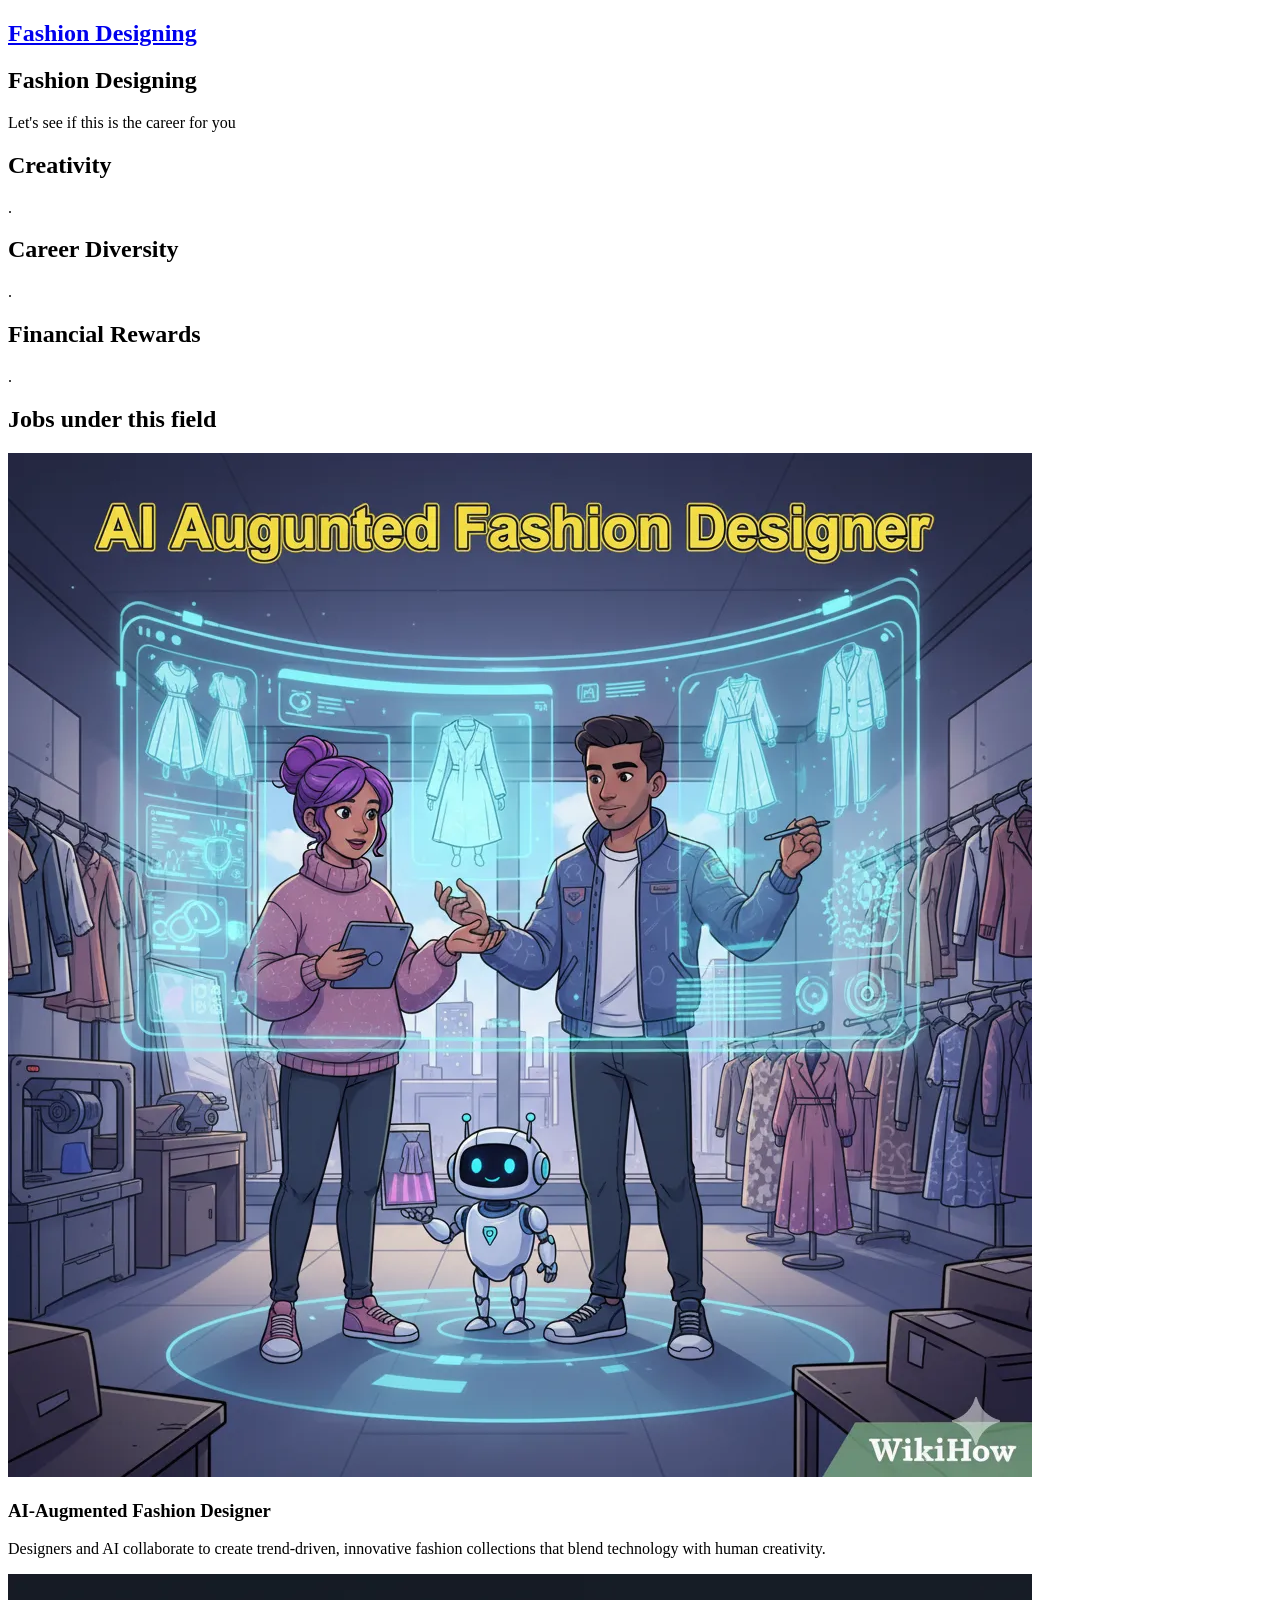
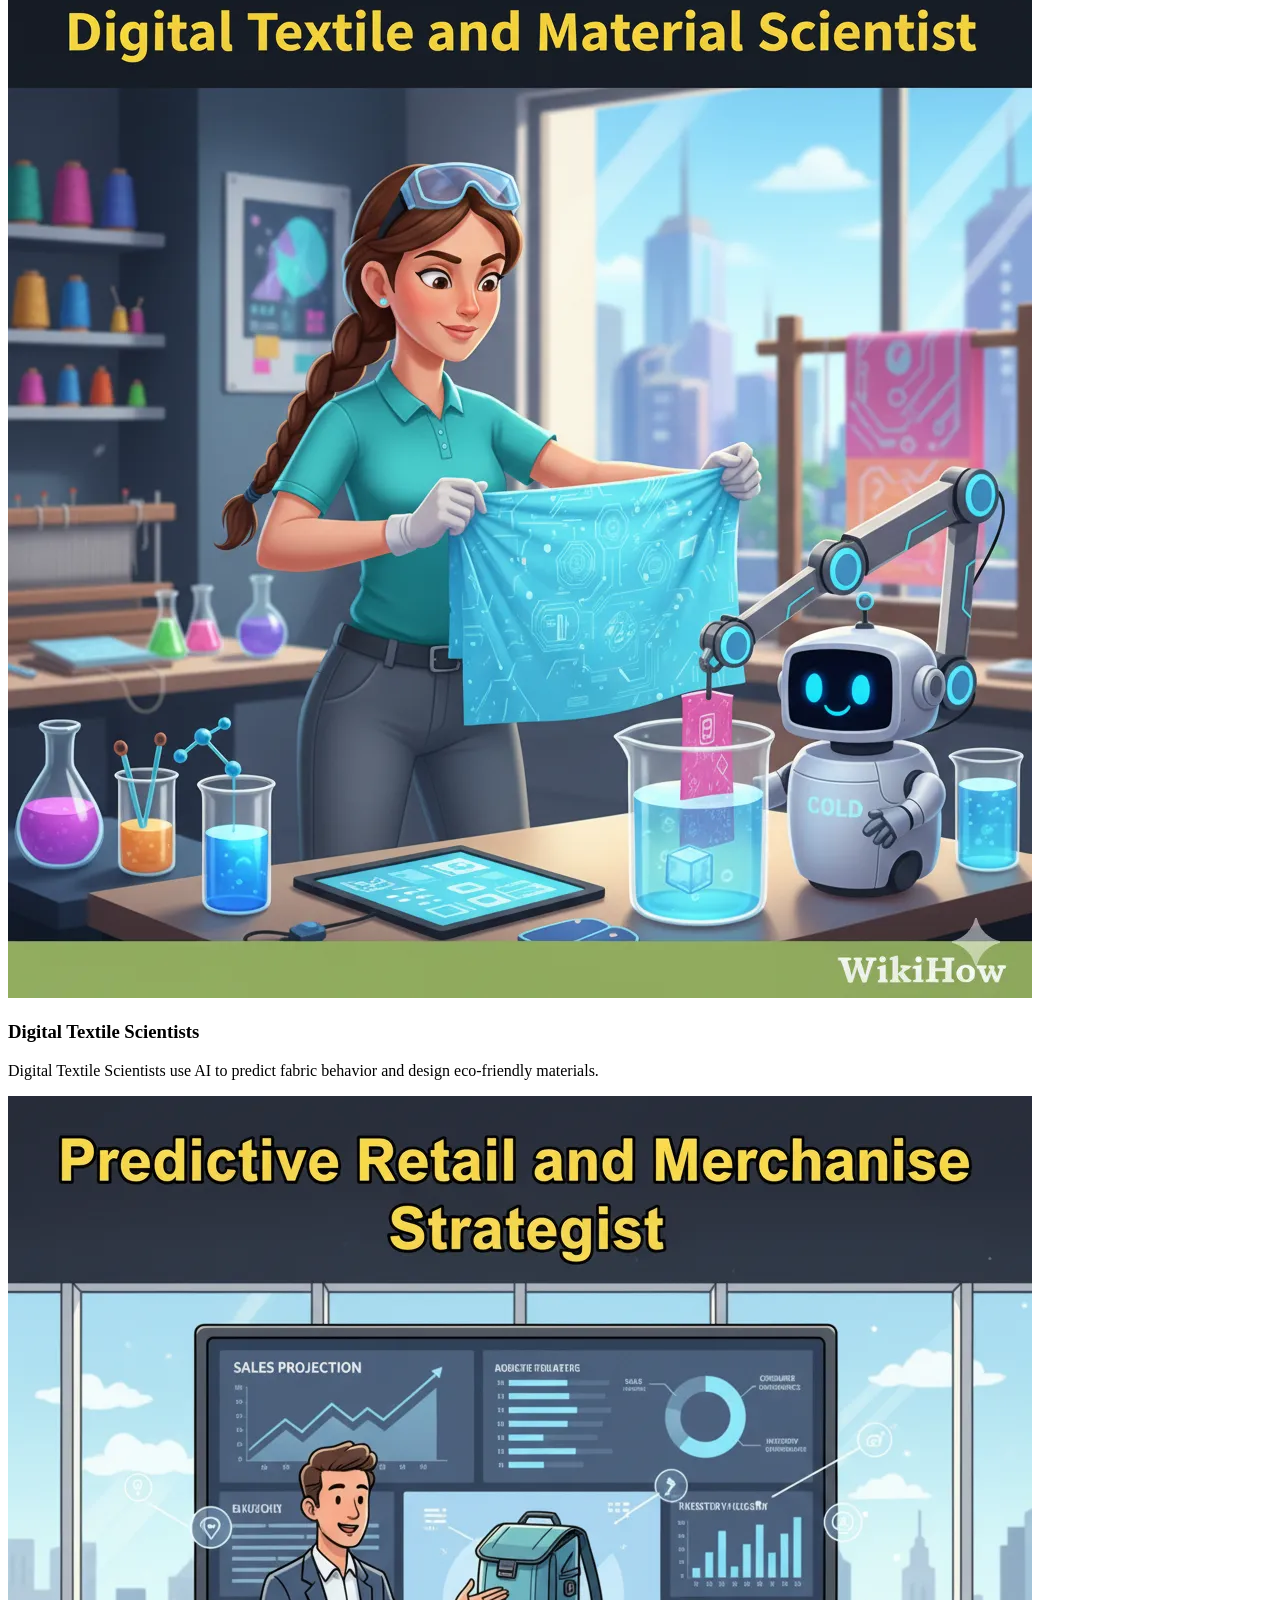
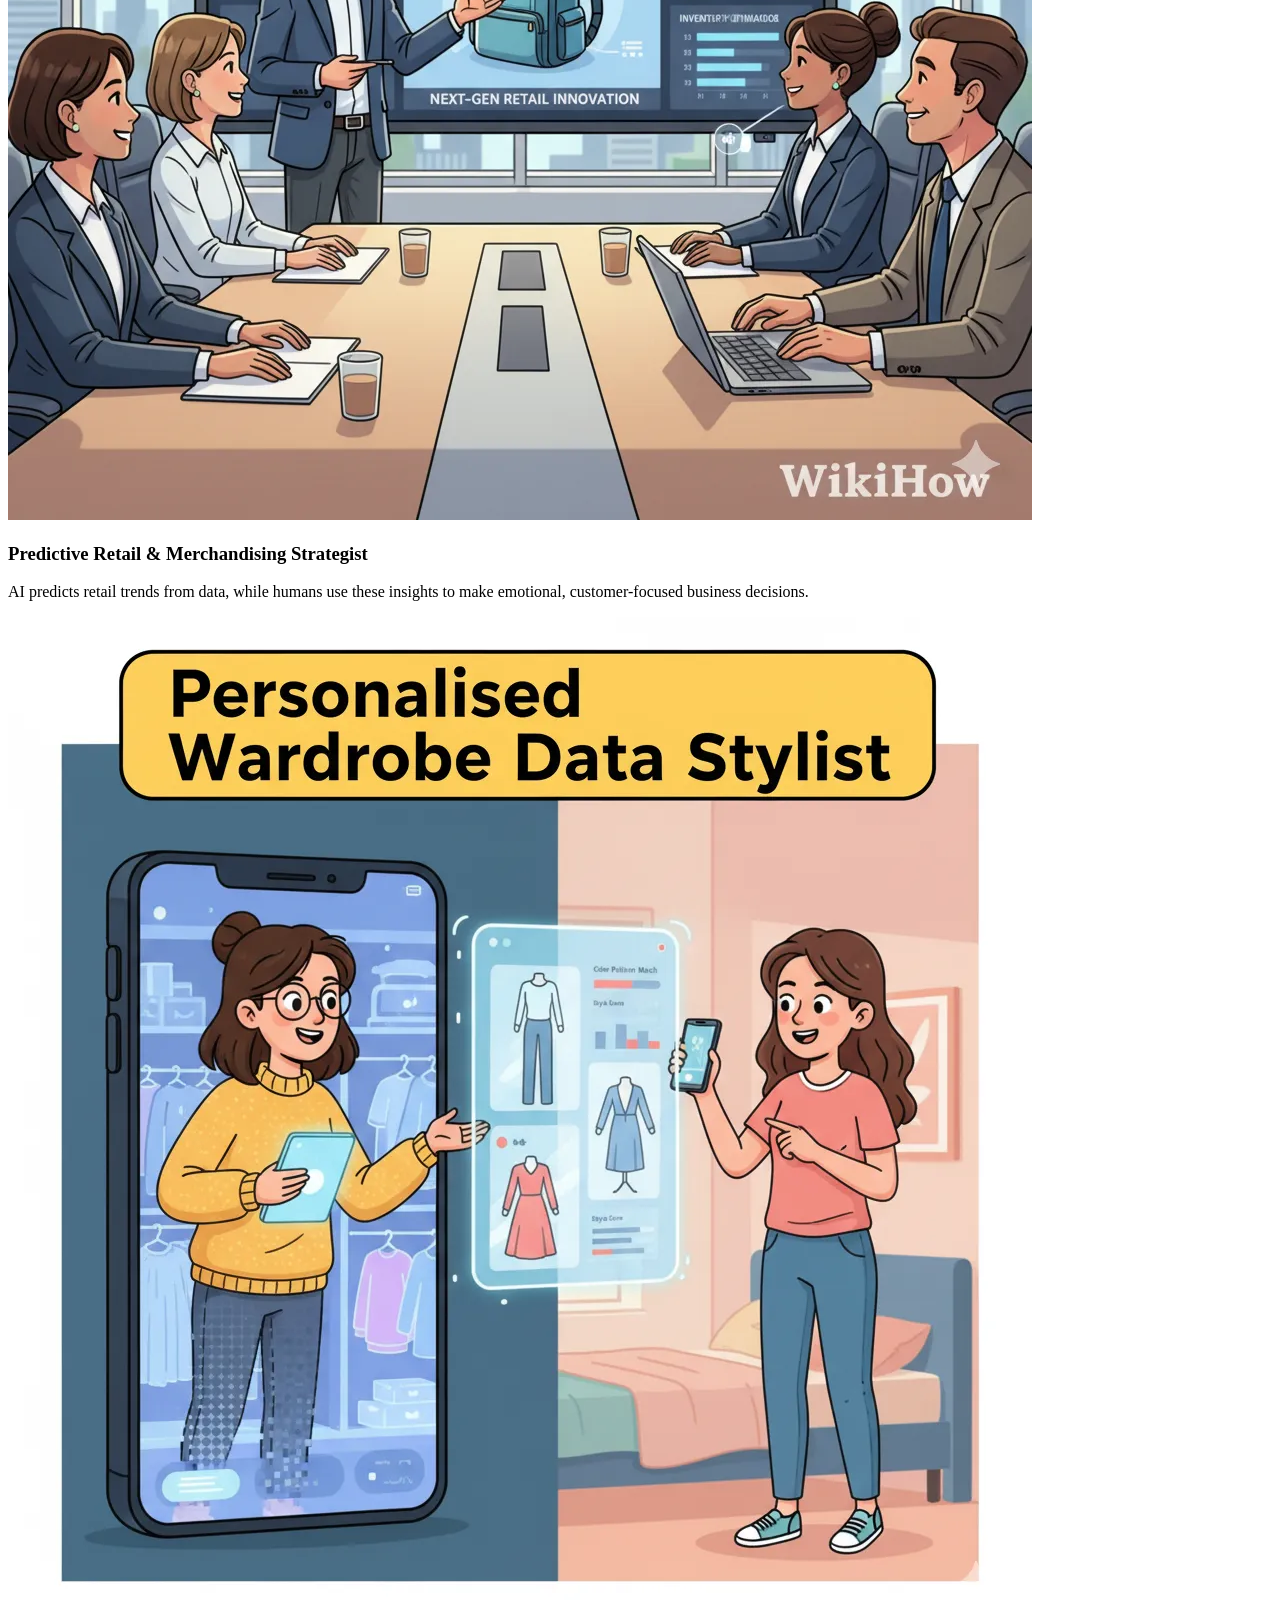
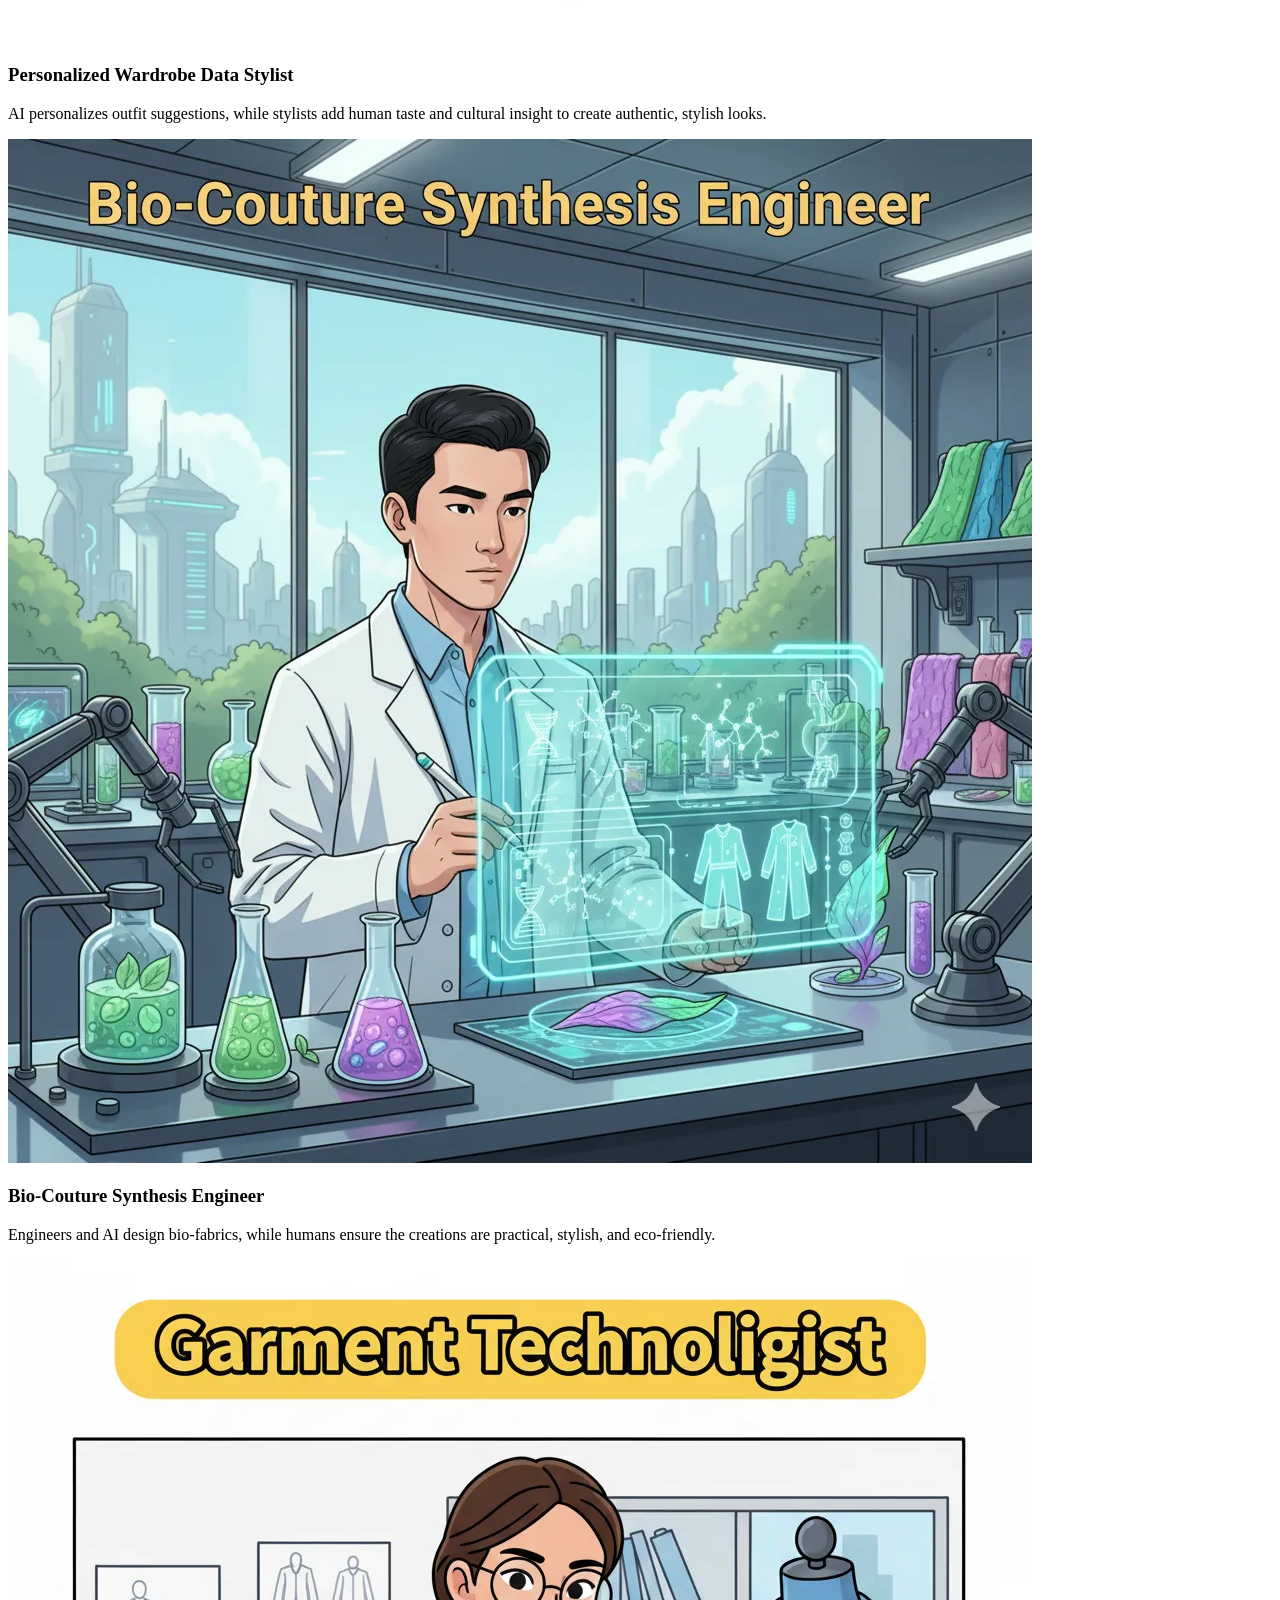
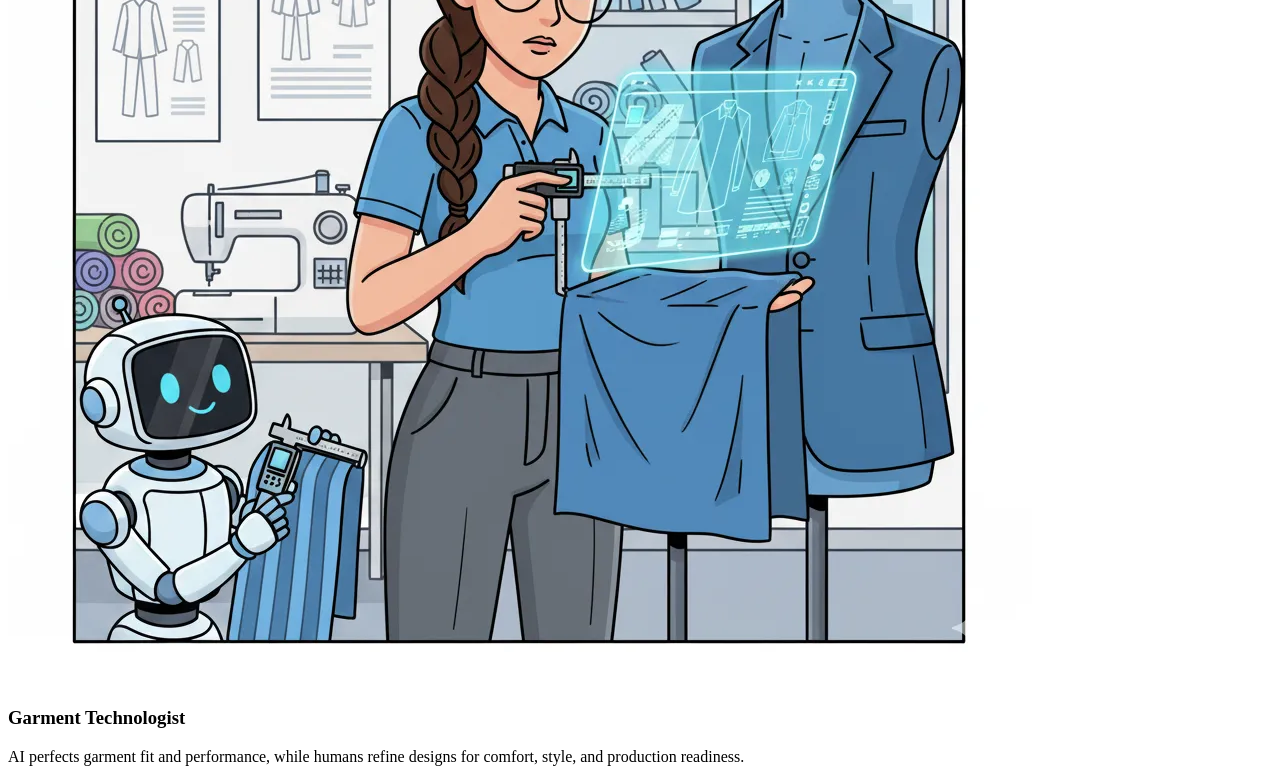
==== index.html @ 2ecc4088 "Add files via upload" ====
<!DOCTYPE HTML>
<!--
	Dopetrope by HTML5 UP
	html5up.net | @ajlkn
	Free for personal and commercial use under the CCA 3.0 license (html5up.net/license)
-->
<html>
	<head>
		<title>Fashion Designing</title>
		<meta charset="utf-8" />
		<meta name="viewport" content="width=device-width, initial-scale=1, user-scalable=no" />
		<link rel="stylesheet" href="assets/css/main.css" />
	</head>
	<body class="homepage is-preload">
		<div id="page-wrapper">

			<!-- Header -->
				<section id="header">

					<!-- Logo -->
						<h1><a href="index.html">Fashion Designing</a></h1>

					<!-- Banner -->
						<section id="banner">
							<header>
								<h2>Fashion Designing</h2>
								<p>Let's see if this is the career for you</p>
							</header>
						</section>

					<!-- Intro -->
						<section id="intro" class="container">
							<div class="row">
								<div class="col-4 col-12-medium">
									<section class="first">
										<i class="icon solid featured fa-cog"></i>
										<header>
											<h2>Creativity</h2>
										</header>
										<p>.</p>
									</section>
								</div>
								<div class="col-4 col-12-medium">
									<section class="middle">
										<i class="icon solid featured alt fa-bolt"></i>
										<header>
											<h2>Career Diversity</h2>
										</header>
										<p>.</p>
									</section>
								</div>
								<div class="col-4 col-12-medium">
									<section class="last">
										<i class="icon solid featured alt2 fa-star"></i>
										<header>
											<h2>Financial Rewards</h2>
										</header>
										<p>.</p>
									</section>
								</div>
							</div>
						</section>

				</section>

			<!-- Main -->
				<section id="main">
					<div class="container">
						<div class="row">
							<div class="col-12">

								<!-- Portfolio -->
									<section>
										<header class="major">
											<h2>Jobs under this field</h2>
										</header>
										<div class="row">
											<div class="col-4 col-6-medium col-12-small">
												<section class="box">
													<a href="#" class="image featured"><img src="1000078504.png" alt="" /></a>
													<header>
														<h3>AI-Augmented Fashion Designer</h3>
													</header>
													<p>Designers and AI collaborate to create trend-driven, innovative fashion collections that blend technology with human creativity.</p>
												</section>
												
											</div>
											<div class="col-4 col-6-medium col-12-small">
												<section class="box">
													<a href="#" class="image featured"><img src="1000078505.png" alt="" /></a>
													<header>
														<h3>Digital Textile Scientists</h3>
													</header>
													<p>Digital Textile Scientists use AI to predict fabric behavior and design eco-friendly materials.</p>
												</section>
												
											</div>
											<div class="col-4 col-6-medium col-12-small">
												<section class="box">
													<a href="#" class="image featured"><img src="1000078502.png" alt="" /></a>
													<header>
														<h3>Predictive Retail & Merchandising Strategist</h3>
													</header>
													<p>AI predicts retail trends from data, while humans use these insights to make emotional, customer-focused business decisions.</p>
												</section>
												
											</div>
											<div class="col-4 col-6-medium col-12-small">
												<section class="box">
													<a href="#" class="image featured"><img src="1000078501.png" alt="" /></a>
													<header>
														<h3>Personalized Wardrobe Data Stylist</h3>
													</header>
													<p>AI personalizes outfit suggestions, while stylists add human taste and cultural insight to create authentic, stylish looks.</p>
												</section>
												
											</div>
											<div class="col-4 col-6-medium col-12-small">
												<section class="box">
													<a href="#" class="image featured"><img src="1000078500.png" alt="" /></a>
													<header>
														<h3>Bio-Couture Synthesis Engineer</h3>
													</header>
													<p>Engineers and AI design bio-fabrics, while humans ensure the creations are practical, stylish, and eco-friendly.</p>
												</section>
												
											</div>
											<div class="col-4 col-6-medium col-12-small">
												<section class="box">
													<a href="#" class="image featured"><img src="1000078499.png" alt="" /></a>
													<header>
														<h3>Garment Technologist</h3>
													</header>
													<p>AI perfects garment fit and performance, while humans refine designs for comfort, style, and production readiness.</p>
												</section>
												
											</div>
										</div>
									</section>

							</div>
							<div class="col-12">

							</div>
						</div>
					</div>
				</section>

		<!-- Scripts -->
			<script src="assets/js/jquery.min.js"></script>
			<script src="assets/js/jquery.dropotron.min.js"></script>
			<script src="assets/js/browser.min.js"></script>
			<script src="assets/js/breakpoints.min.js"></script>
			<script src="assets/js/util.js"></script>
			<script src="assets/js/main.js"></script>

	</body>
</html>
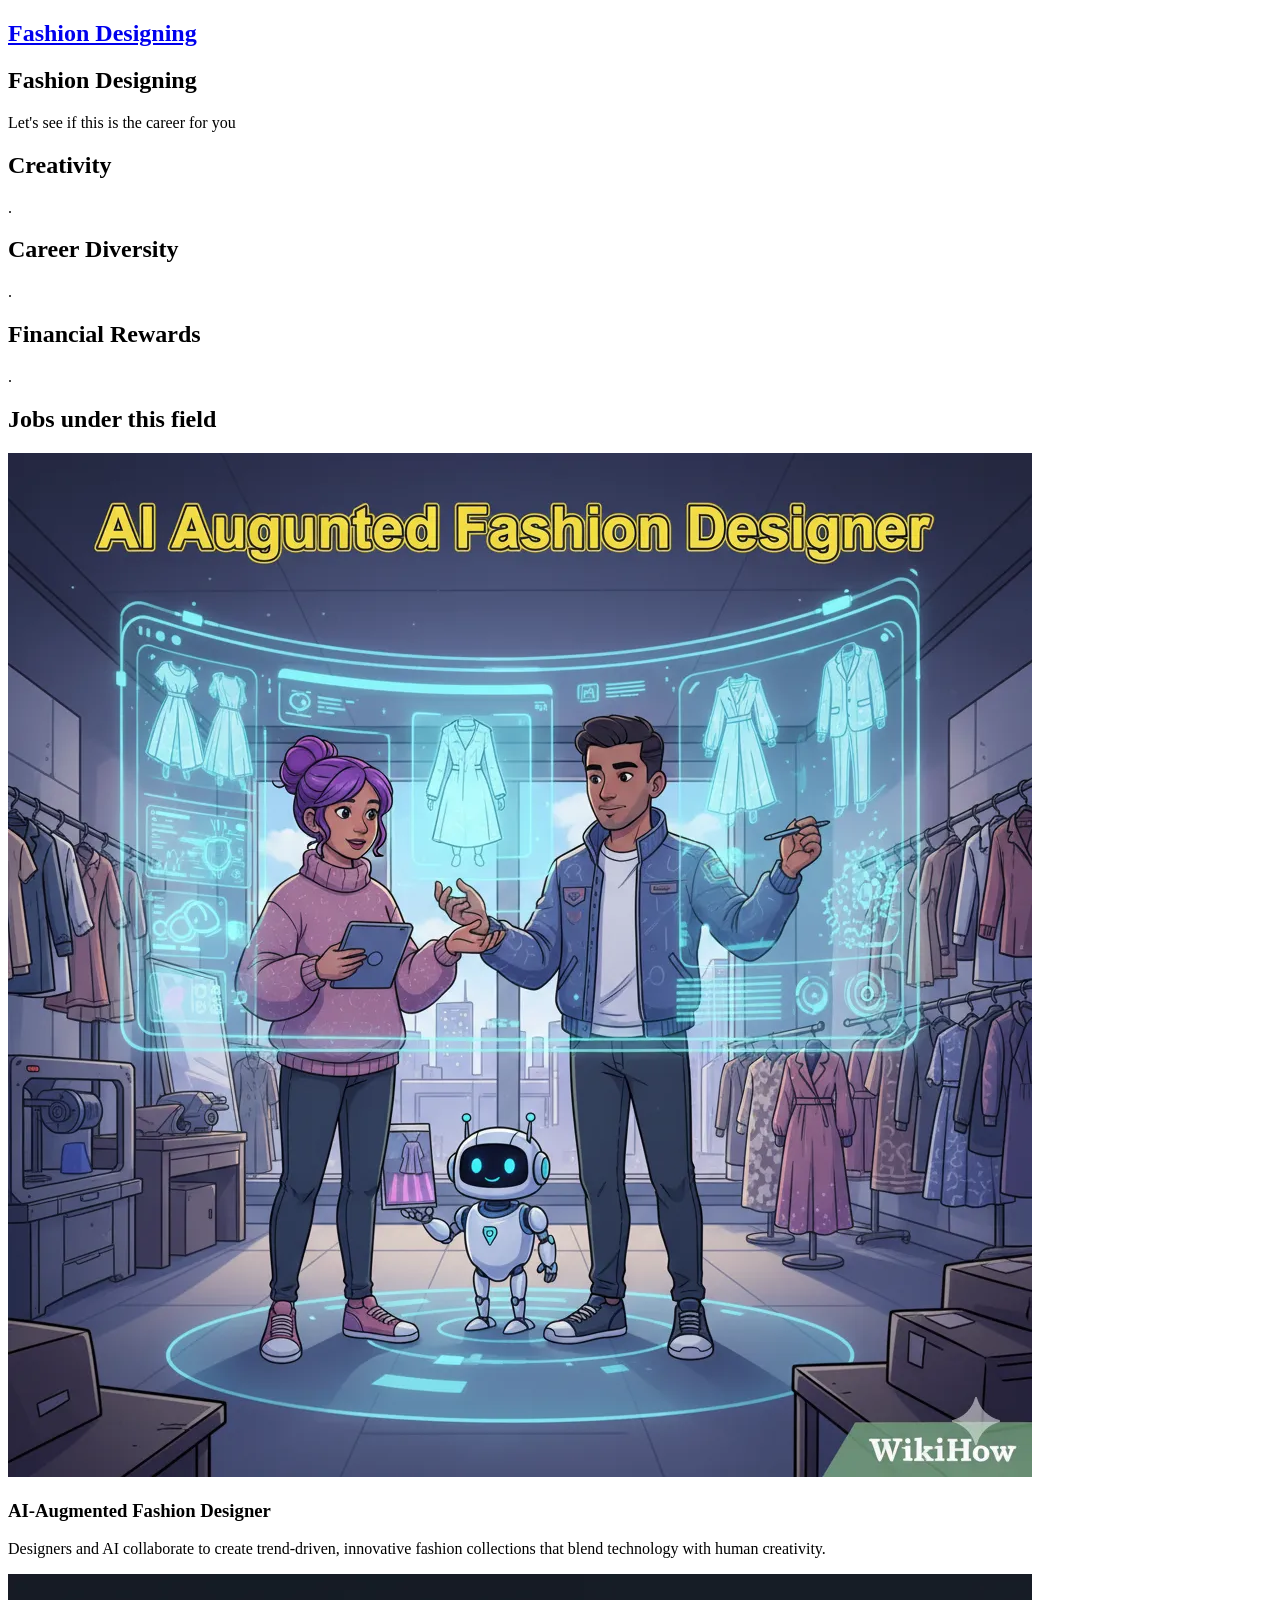
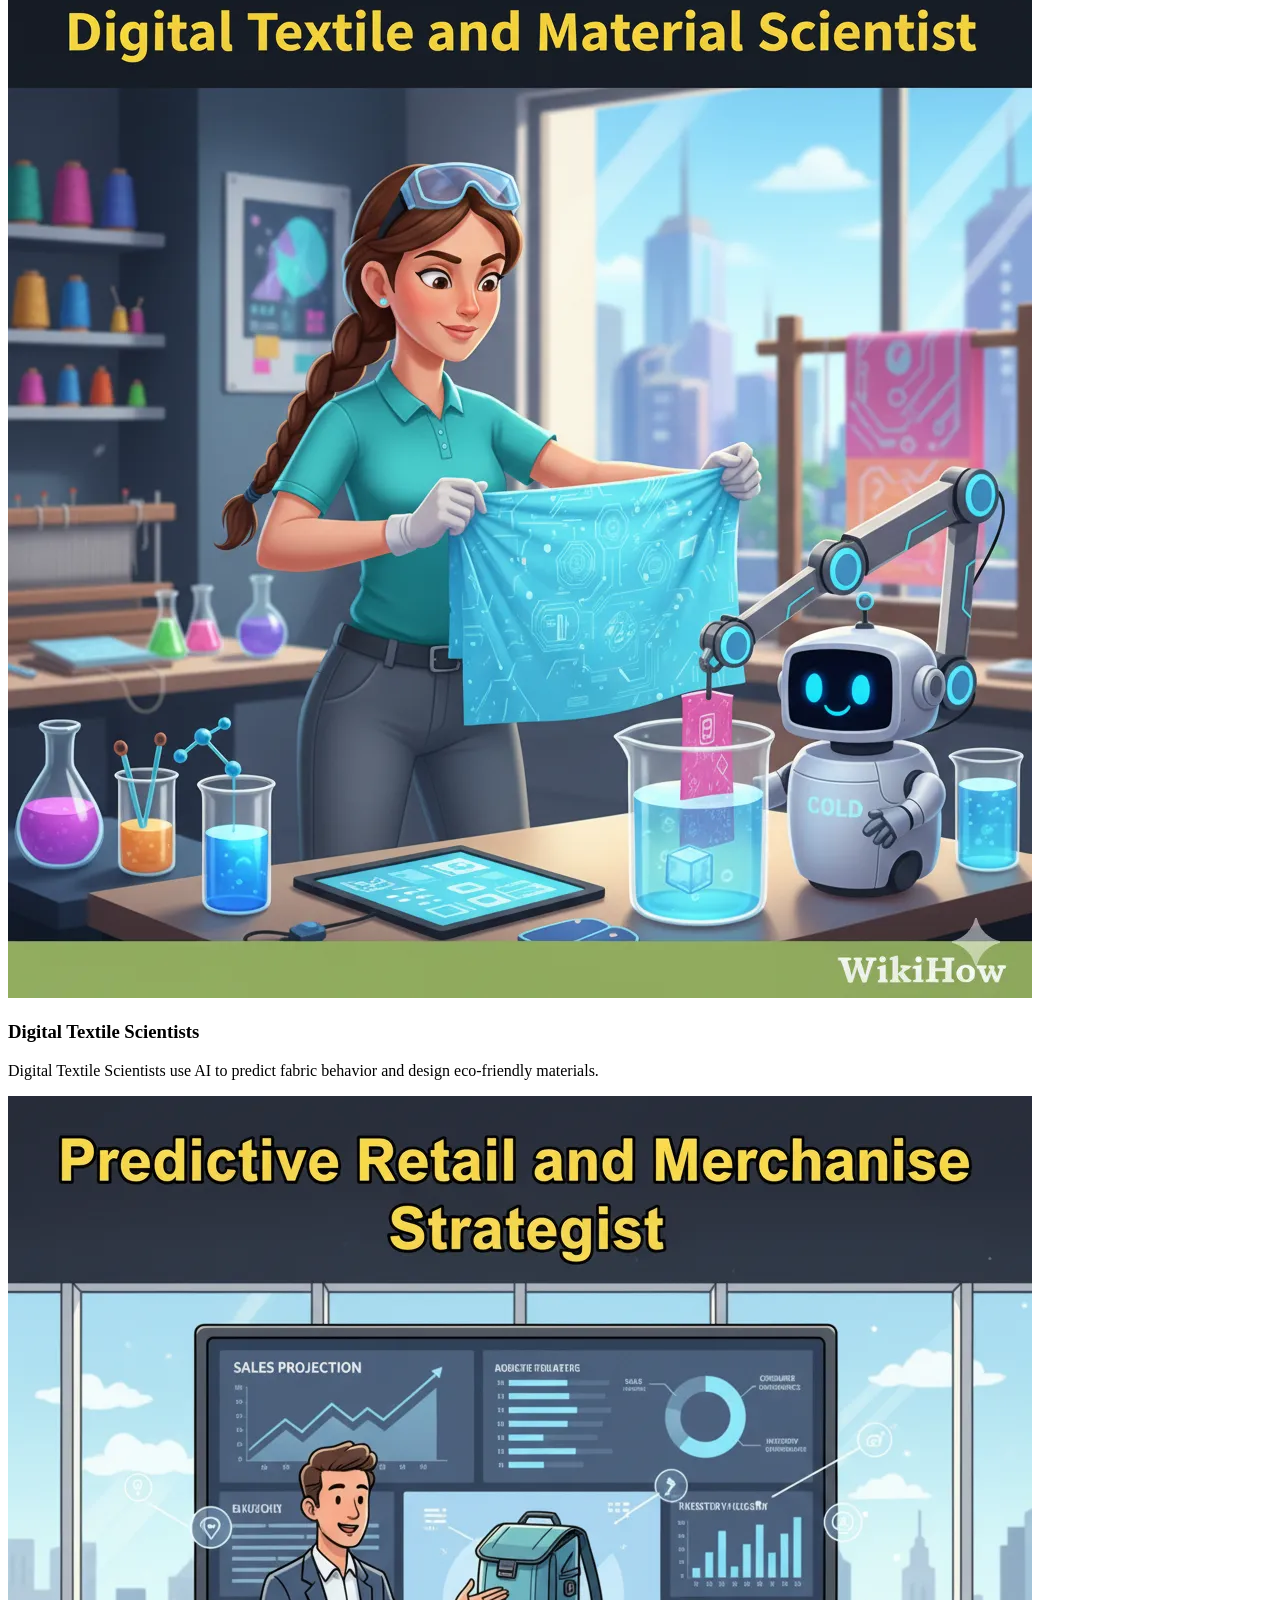
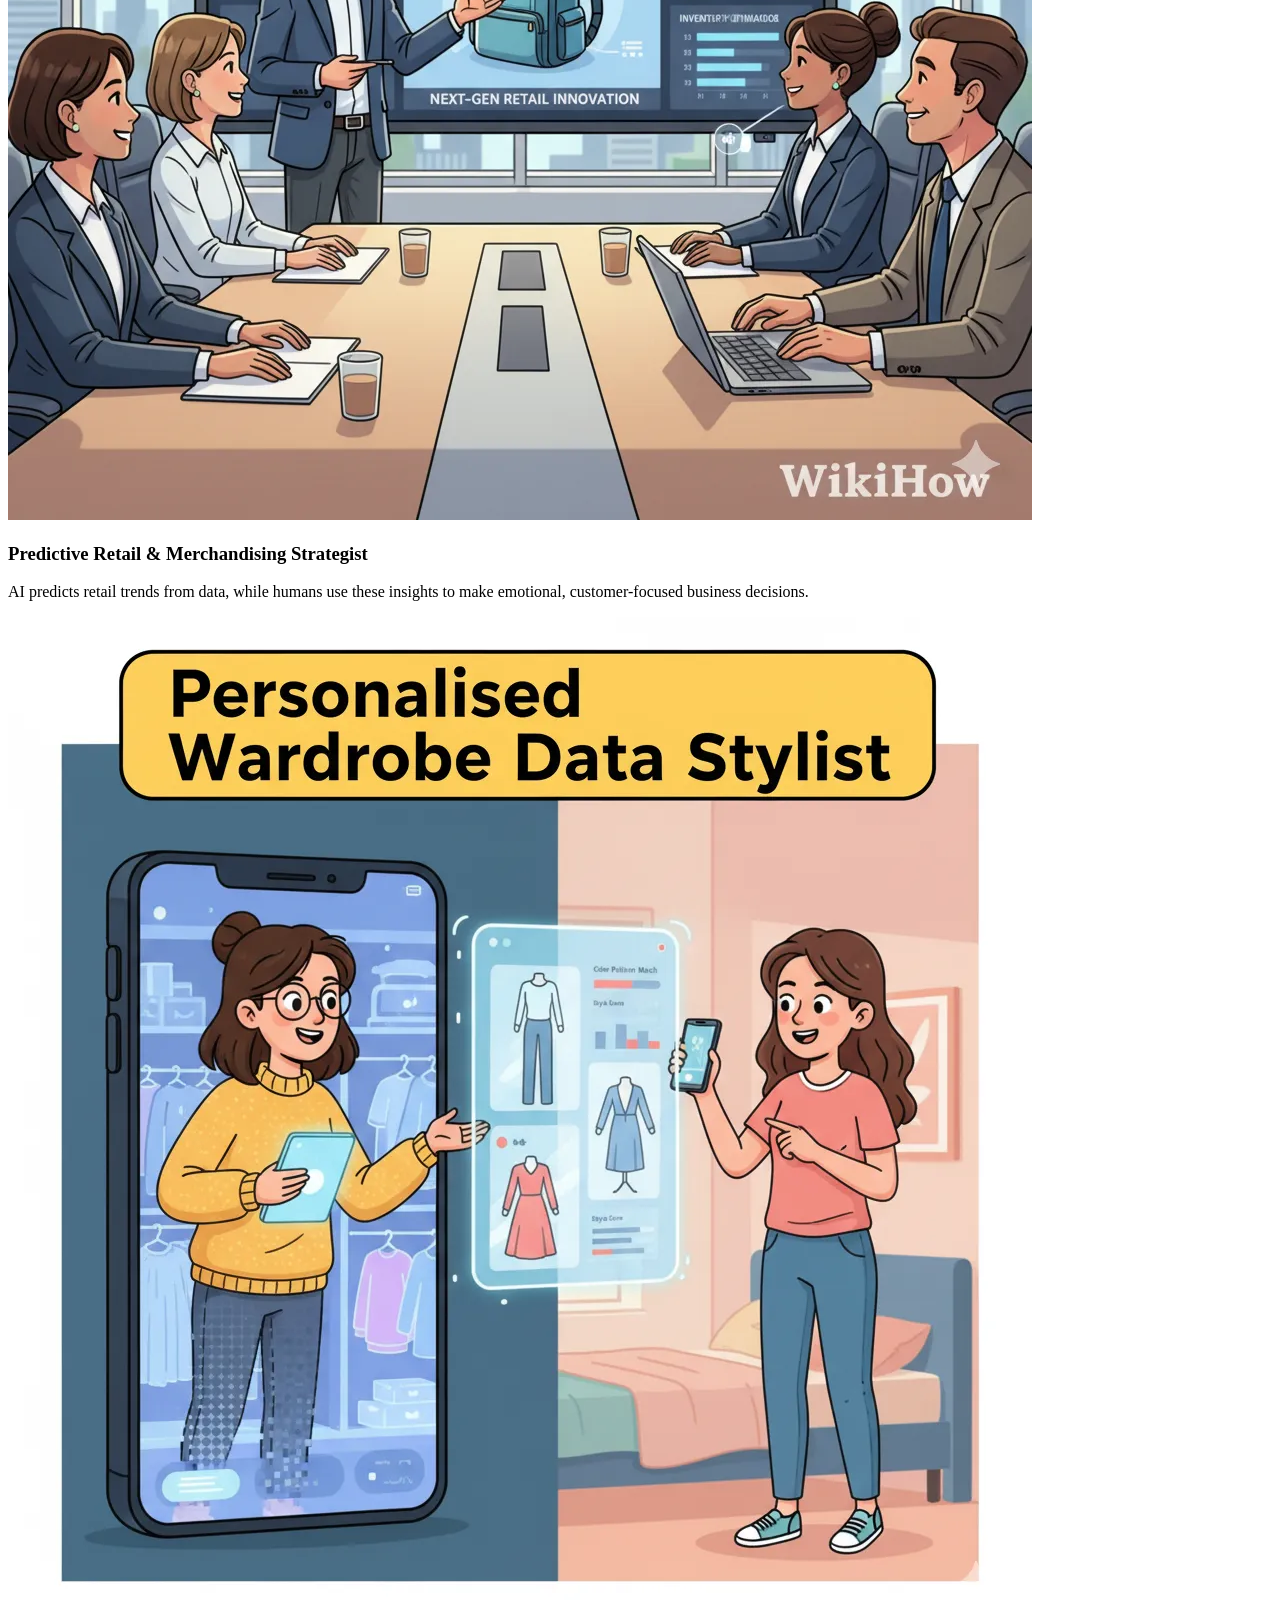
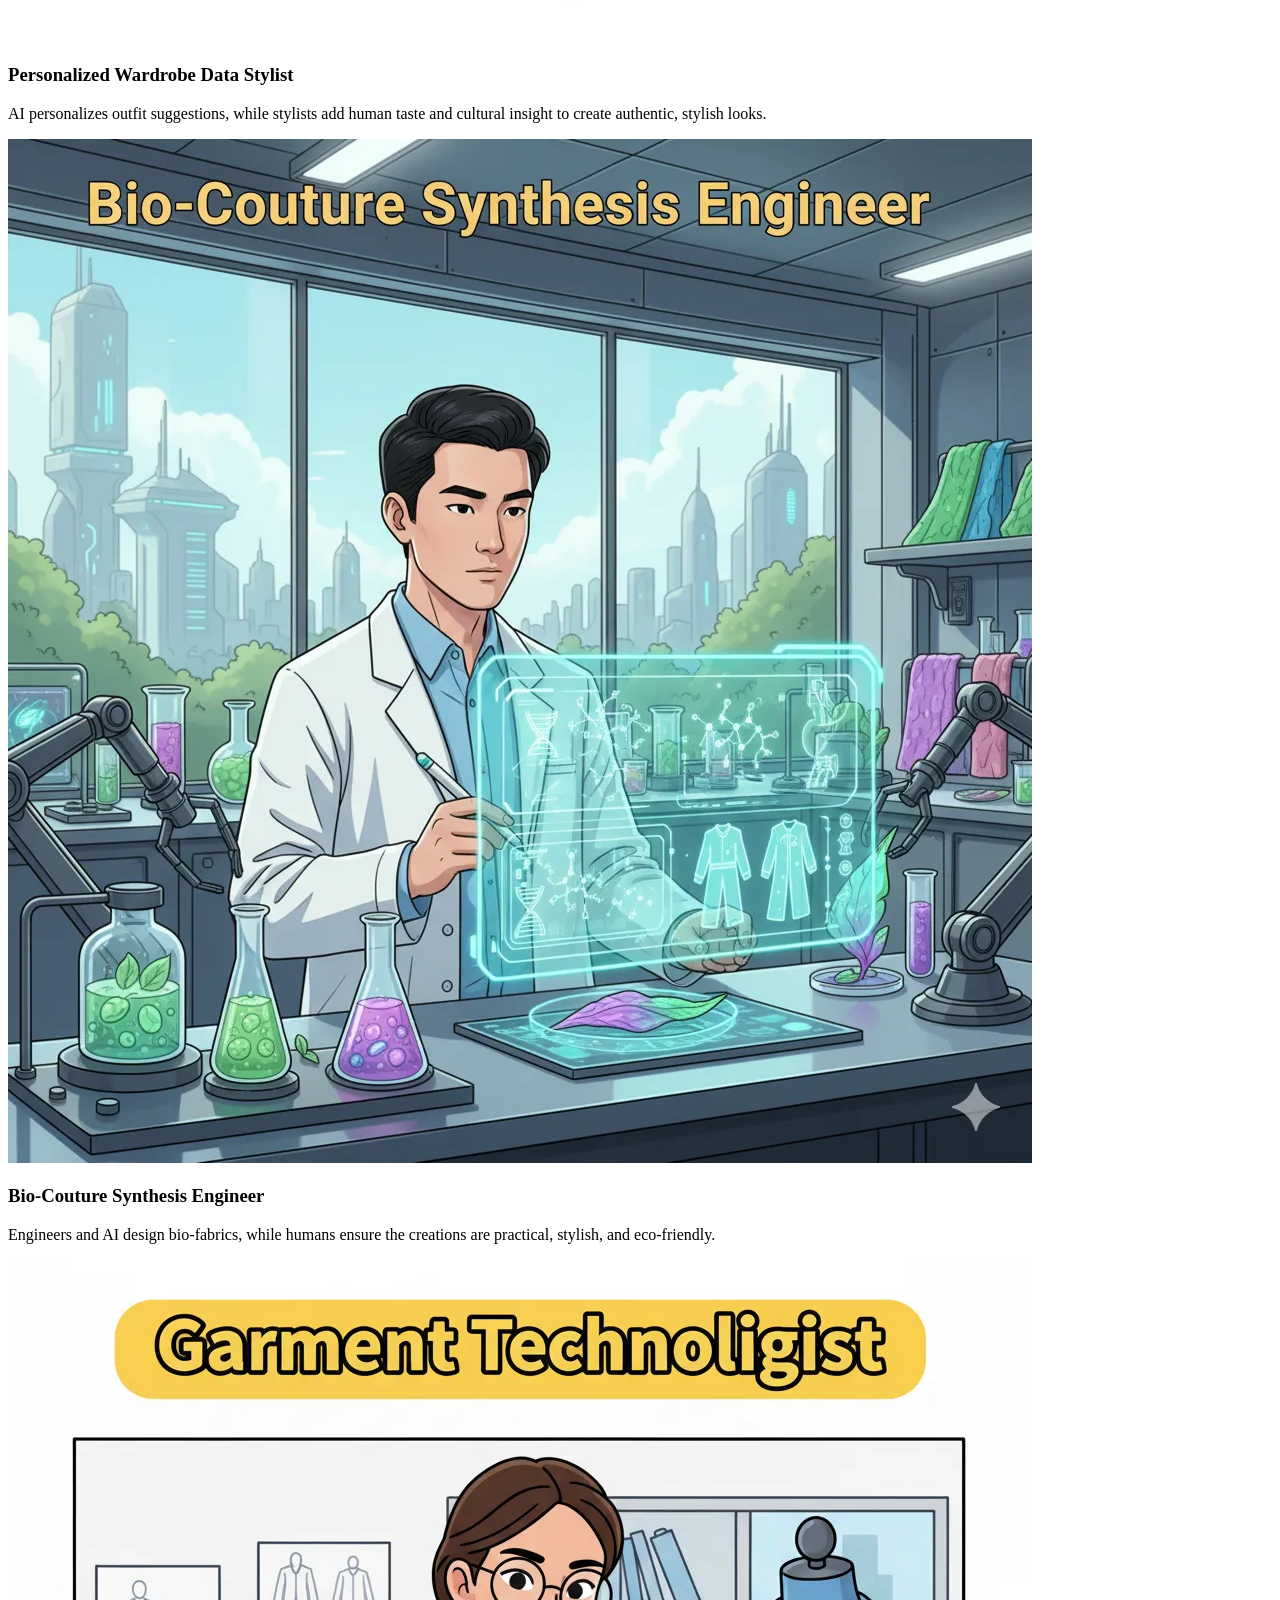
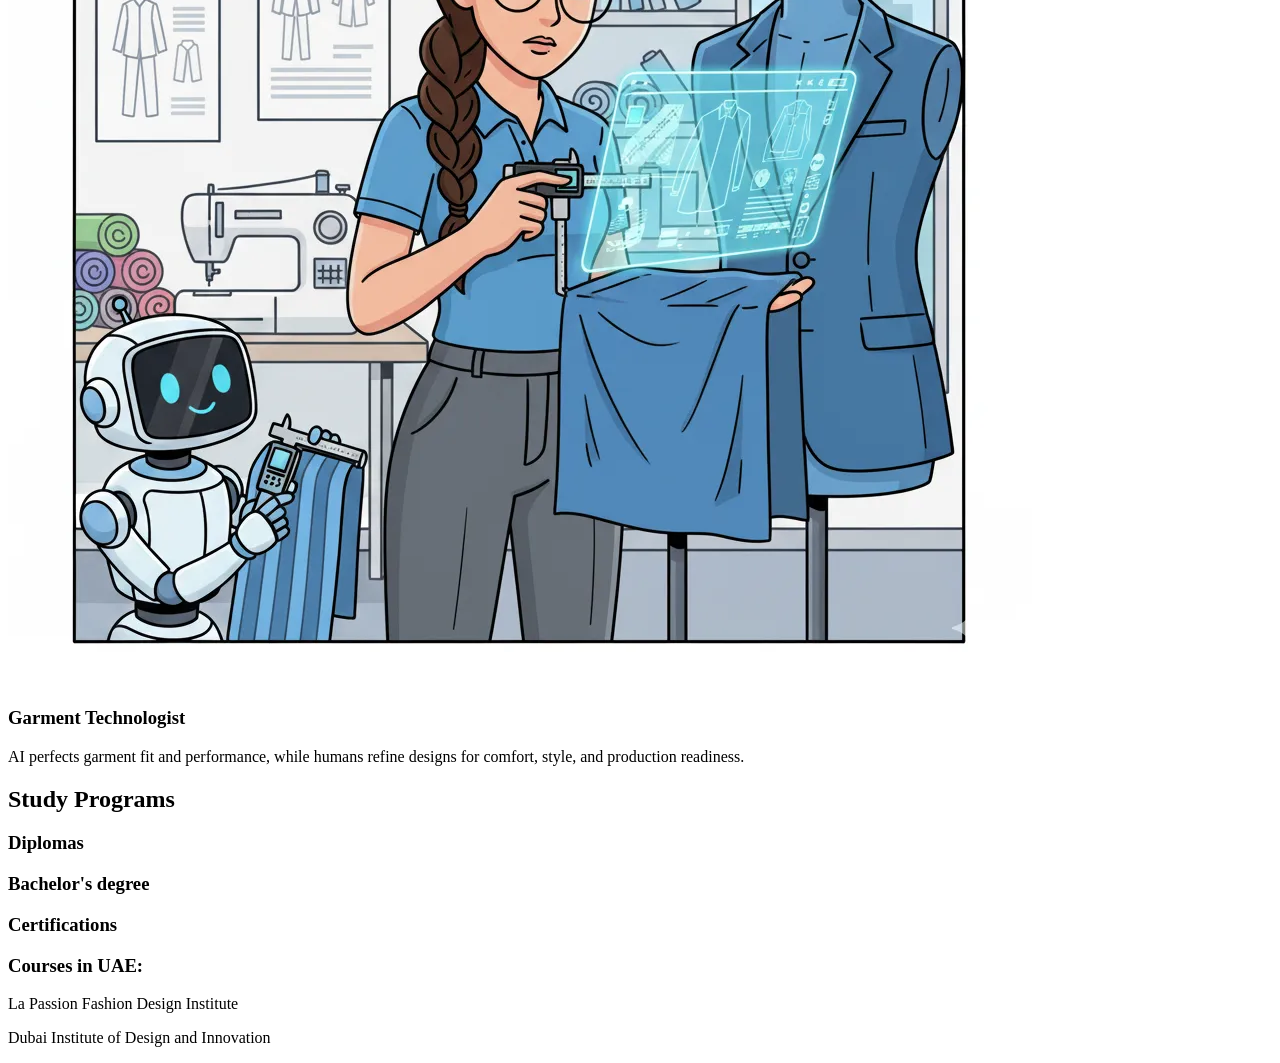
==== commit 8971f11e: "Update index.html" ====
--- a/index.html
+++ b/index.html
@@ -140,7 +140,49 @@
 
 							</div>
 							<div class="col-12">
-
+																<!-- Blog -->
+									<section>
+										<header class="major">
+											<h2>Study Programs</h2>
+										</header>
+										<div class="row">
+											<div class="col-6 col-12-small">
+												<section class="box">
+													<header>
+														<h3>Diplomas</h3>
+													</header>
+												</section>
+											</div>
+											<div class="col-6 col-12-small">
+												<section class="box">
+													<header>
+														<h3>Bachelor's degree</h3>
+													</header>
+												</section>
+											</div>
+											<div class="col-6 col-12-small">
+												<section class="box">
+													<header>
+														<h3>Certifications</h3>
+													</header>
+												</section>
+											</div>
+											<div class="col-6 col-12-small">
+												<section class="box">
+													<header>
+														<h3>Courses in UAE:</h3>
+														<p>La Passion Fashion Design Institute</p>
+														<p>Dubai Institute of Design and Innovation</p>
+													</header>
+												</section>
+											</div>
+										</div>
+									</section>
+
+							</div>
+						</div>
+					</div>
+				</section>
 							</div>
 						</div>
 					</div>
@@ -155,4 +197,5 @@
 			<script src="assets/js/main.js"></script>
 
 	</body>
-</html>+
+</html>
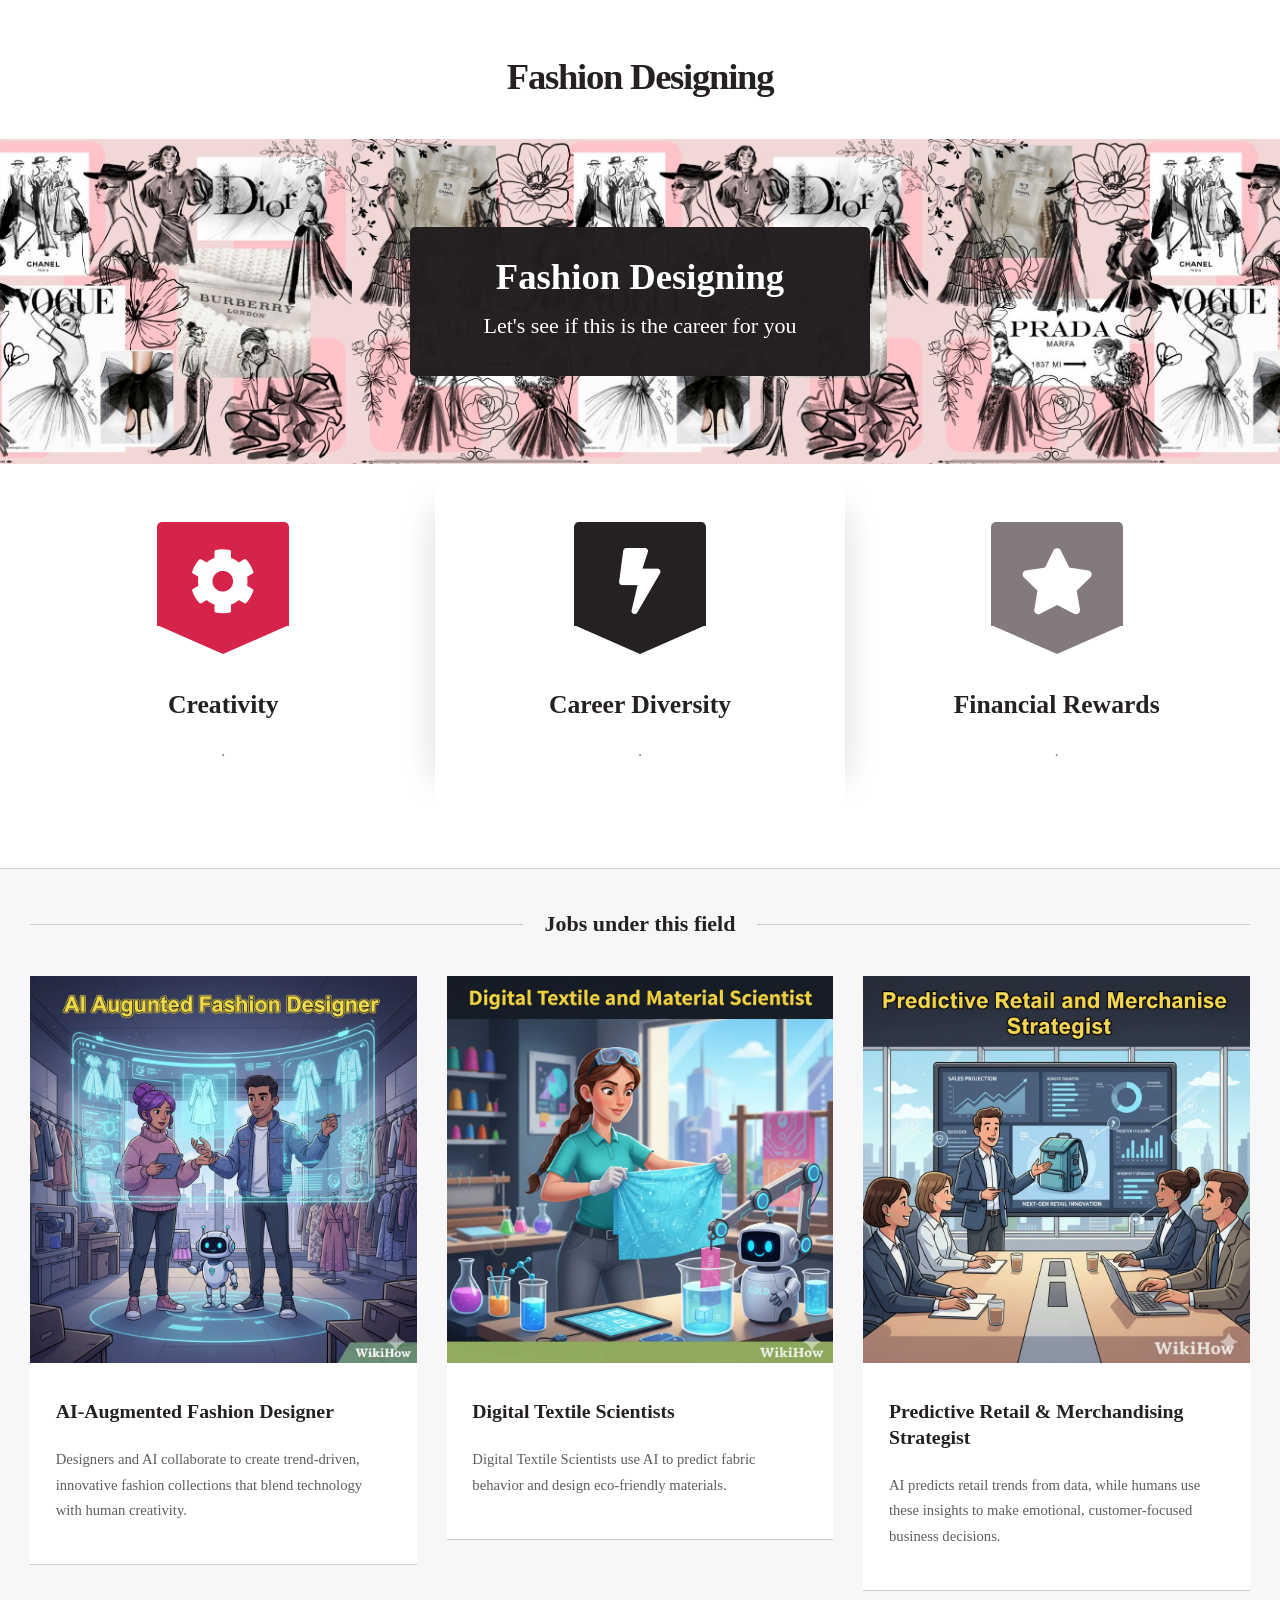
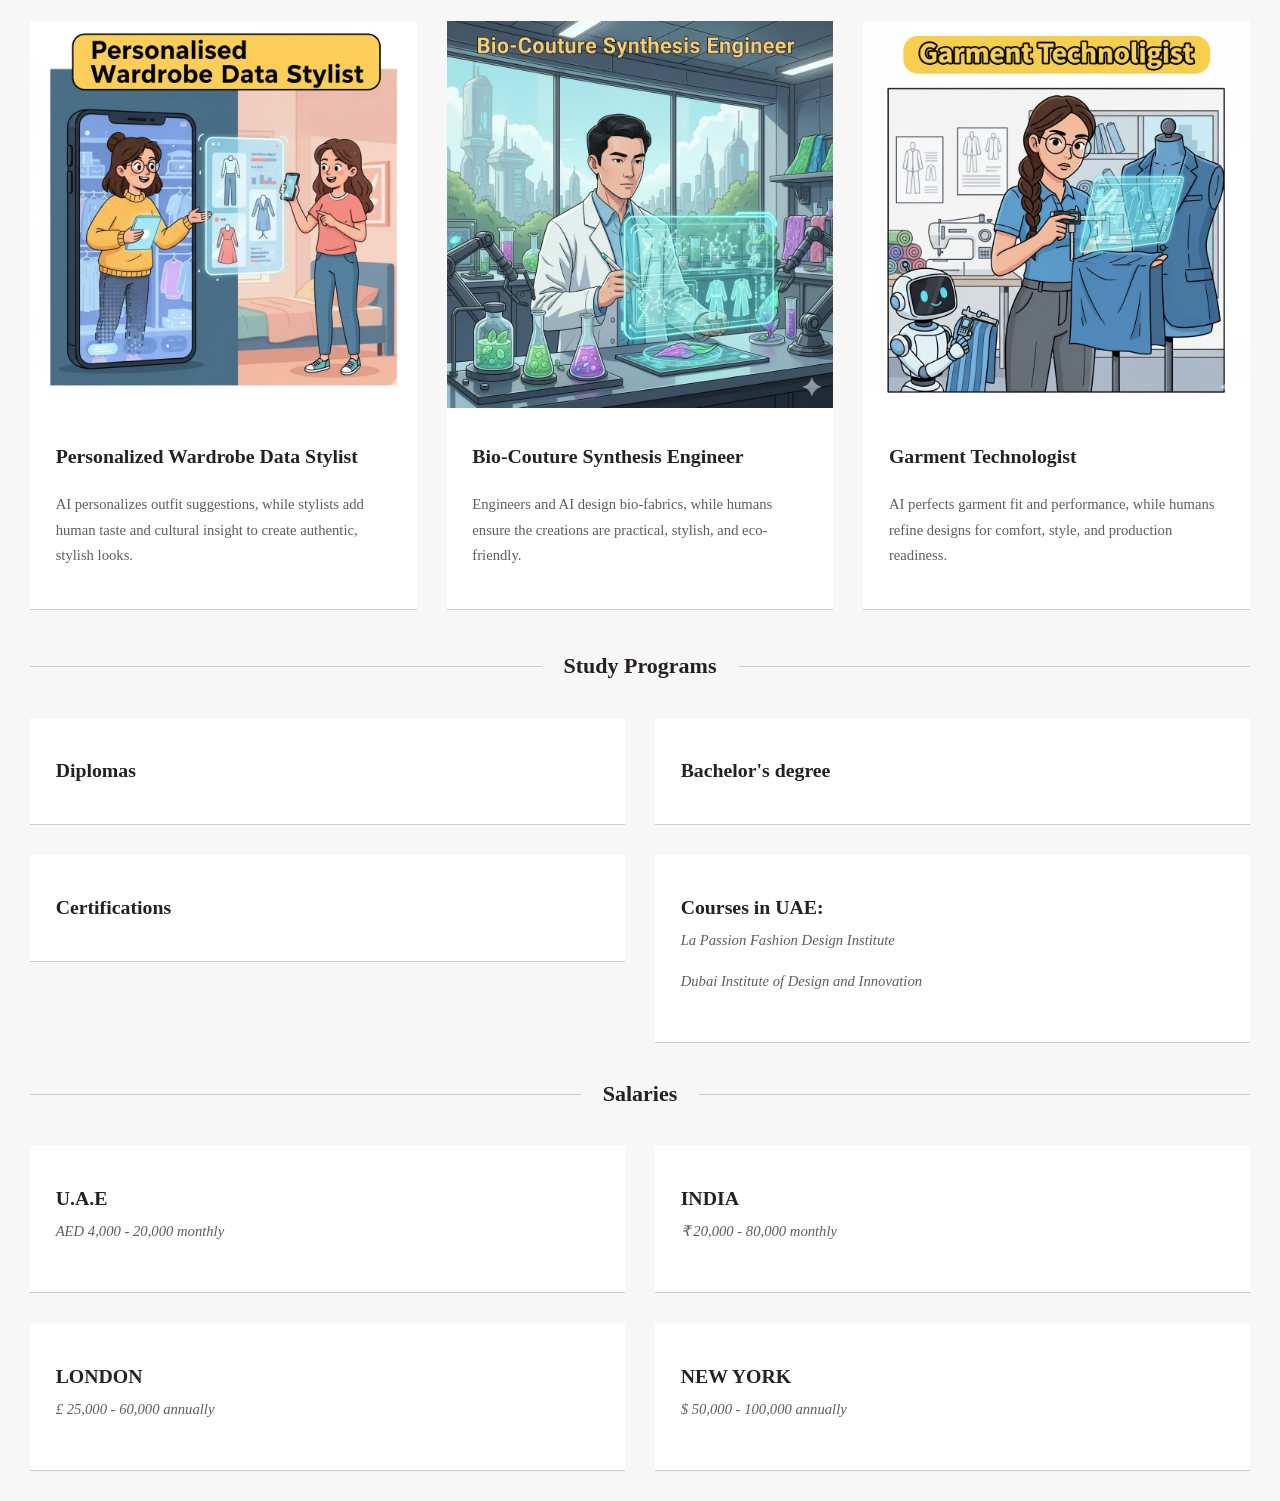
==== commit b4de428f: "Update index.html" ====
--- a/index.html
+++ b/index.html
@@ -1,9 +1,4 @@
 <!DOCTYPE HTML>
-<!--
-	Dopetrope by HTML5 UP
-	html5up.net | @ajlkn
-	Free for personal and commercial use under the CCA 3.0 license (html5up.net/license)
--->
 <html>
 	<head>
 		<title>Fashion Designing</title>
@@ -13,13 +8,10 @@
 	</head>
 	<body class="homepage is-preload">
 		<div id="page-wrapper">
-
 			<!-- Header -->
 				<section id="header">
-
 					<!-- Logo -->
 						<h1><a href="index.html">Fashion Designing</a></h1>
-
 					<!-- Banner -->
 						<section id="banner">
 							<header>
@@ -27,7 +19,6 @@
 								<p>Let's see if this is the career for you</p>
 							</header>
 						</section>
-
 					<!-- Intro -->
 						<section id="intro" class="container">
 							<div class="row">
@@ -60,15 +51,12 @@
 								</div>
 							</div>
 						</section>
-
 				</section>
-
 			<!-- Main -->
 				<section id="main">
 					<div class="container">
 						<div class="row">
 							<div class="col-12">
-
 								<!-- Portfolio -->
 									<section>
 										<header class="major">
@@ -83,7 +71,6 @@
 													</header>
 													<p>Designers and AI collaborate to create trend-driven, innovative fashion collections that blend technology with human creativity.</p>
 												</section>
-												
 											</div>
 											<div class="col-4 col-6-medium col-12-small">
 												<section class="box">
@@ -93,7 +80,6 @@
 													</header>
 													<p>Digital Textile Scientists use AI to predict fabric behavior and design eco-friendly materials.</p>
 												</section>
-												
 											</div>
 											<div class="col-4 col-6-medium col-12-small">
 												<section class="box">
@@ -103,7 +89,6 @@
 													</header>
 													<p>AI predicts retail trends from data, while humans use these insights to make emotional, customer-focused business decisions.</p>
 												</section>
-												
 											</div>
 											<div class="col-4 col-6-medium col-12-small">
 												<section class="box">
@@ -113,7 +98,6 @@
 													</header>
 													<p>AI personalizes outfit suggestions, while stylists add human taste and cultural insight to create authentic, stylish looks.</p>
 												</section>
-												
 											</div>
 											<div class="col-4 col-6-medium col-12-small">
 												<section class="box">
@@ -123,7 +107,6 @@
 													</header>
 													<p>Engineers and AI design bio-fabrics, while humans ensure the creations are practical, stylish, and eco-friendly.</p>
 												</section>
-												
 											</div>
 											<div class="col-4 col-6-medium col-12-small">
 												<section class="box">
@@ -133,14 +116,12 @@
 													</header>
 													<p>AI perfects garment fit and performance, while humans refine designs for comfort, style, and production readiness.</p>
 												</section>
-												
 											</div>
 										</div>
 									</section>
-
 							</div>
 							<div class="col-12">
-																<!-- Blog -->
+								<!-- Blog -->
 									<section>
 										<header class="major">
 											<h2>Study Programs</h2>
@@ -178,11 +159,50 @@
 											</div>
 										</div>
 									</section>
-
+									<section>
+										<header class="major">
+											<h2>Salaries</h2>
+										</header>
+										<div class="row">
+											<div class="col-6 col-12-small">
+												<section class="box">
+													<header>
+														<h3>U.A.E</h3>
+														<p>AED 4,000 - 20,000 monthly</p>
+													</header>
+												</section>
+											</div>
+											<div class="col-6 col-12-small">
+												<section class="box">
+													<header>
+														<h3>INDIA</h3>
+														<p>₹ 20,000 - 80,000 monthly</p>
+													</header>
+												</section>
+											</div>
+											<div class="col-6 col-12-small">
+												<section class="box">
+													<header>
+														<h3>LONDON</h3>
+														<p>£ 25,000 - 60,000 annually</p>
+													</header>
+												</section>
+											</div>
+											<div class="col-6 col-12-small">
+												<section class="box">
+													<header>
+														<h3>NEW YORK</h3>
+														<p>$ 50,000 - 100,000 annually</p>
+													</header>
+												</section>
+											</div>
+										</div>
+									</section>
 							</div>
 						</div>
 					</div>
 				</section>
+
 							</div>
 						</div>
 					</div>
--- a/assets/css/main.css
+++ b/assets/css/main.css
@@ -0,0 +1,2909 @@
+@import url("fontawesome-all.min.css");
+@import url("https://fonts.googleapis.com/css?family=Source+Sans+Pro:300,400,700,900,300italic");
+
+/*
+	Dopetrope by HTML5 UP
+	html5up.net | @ajlkn
+	Free for personal and commercial use under the CCA 3.0 license (html5up.net/license)
+*/
+
+html, body, div, span, applet, object,
+iframe, h1, h2, h3, h4, h5, h6, p, blockquote,
+pre, a, abbr, acronym, address, big, cite,
+code, del, dfn, em, img, ins, kbd, q, s, samp,
+small, strike, strong, sub, sup, tt, var, b,
+u, i, center, dl, dt, dd, ol, ul, li, fieldset,
+form, label, legend, table, caption, tbody,
+tfoot, thead, tr, th, td, article, aside,
+canvas, details, embed, figure, figcaption,
+footer, header, hgroup, menu, nav, output, ruby,
+section, summary, time, mark, audio, video {
+	margin: 0;
+	padding: 0;
+	border: 0;
+	font-size: 100%;
+	font: inherit;
+	vertical-align: baseline;}
+
+article, aside, details, figcaption, figure,
+footer, header, hgroup, menu, nav, section {
+	display: block;}
+
+body {
+	line-height: 1;
+}
+
+ol, ul {
+	list-style: none;
+}
+
+blockquote, q {
+	quotes: none;
+}
+
+	blockquote:before, blockquote:after, q:before, q:after {
+		content: '';
+		content: none;
+	}
+
+table {
+	border-collapse: collapse;
+	border-spacing: 0;
+}
+
+body {
+	-webkit-text-size-adjust: none;
+}
+
+mark {
+	background-color: transparent;
+	color: inherit;
+}
+
+input::-moz-focus-inner {
+	border: 0;
+	padding: 0;
+}
+
+input, select, textarea {
+	-moz-appearance: none;
+	-webkit-appearance: none;
+	-ms-appearance: none;
+	appearance: none;
+}
+
+/* Basic */
+
+	html {
+		box-sizing: border-box;
+	}
+
+	*, *:before, *:after {
+		box-sizing: inherit;
+	}
+
+	body {
+		background: #252122;
+		background-image: url("images/bg02.png");
+	}
+
+		body.is-preload *, body.is-preload *:before, body.is-preload *:after {
+			-moz-animation: none !important;
+			-webkit-animation: none !important;
+			-ms-animation: none !important;
+			animation: none !important;
+			-moz-transition: none !important;
+			-webkit-transition: none !important;
+			-ms-transition: none !important;
+			transition: none !important;
+		}
+
+	body, input, textarea, select {
+		font-family: 'Source Sans Pro';
+		font-weight: 300;
+		color: #5d5d5d;
+		font-size: 14pt;
+		line-height: 1.75em;
+	}
+
+	strong, b {
+		color: #252122;
+		font-weight: 400;
+	}
+
+	i, em {
+		font-style: italic;
+	}
+
+	sub {
+		position: relative;
+		top: 0.5em;
+		font-size: 0.8em;
+	}
+
+	sup {
+		position: relative;
+		top: -0.5em;
+		font-size: 0.8em;
+	}
+
+	blockquote {
+		border-left: solid 0.75em #dddddd;
+		padding: 1em 0 1em 1.5em;
+		font-style: italic;
+	}
+
+	h1, h2, h3, h4, h5, h6 {
+		color: #252122;
+		font-weight: 700;
+	}
+
+	h1 a, h2 a, h3 a, h4 a, h5 a, h6 a {
+		color: inherit;
+		text-decoration: none;
+	}
+
+	h2 {
+		font-size: 1.5em;
+	}
+
+	h3 {
+		font-size: 1.35em;
+	}
+
+	a {
+		color: #d52349;
+		text-decoration: underline;
+	}
+
+		a:hover {
+			text-decoration: none;
+		}
+
+	br.clear {
+		clear: both;
+	}
+
+	hr {
+		border: 0;
+		border-top: solid 1px #dddddd;
+		height: 1px;
+		margin: 2em 0 2em 0;
+	}
+
+	p, ul, ol, dl, table {
+		margin-bottom: 2em;
+	}
+
+/* Container */
+
+	.container {
+		margin: 0 auto;
+		max-width: 100%;
+		width: 70em;
+	}
+
+		@media screen and (max-width: 1680px) {
+
+			.container {
+				width: 70em;
+			}
+
+		}
+
+		@media screen and (max-width: 1280px) {
+
+			.container {
+				width: calc(100% - 60px);
+			}
+
+		}
+
+		@media screen and (max-width: 980px) {
+
+			.container {
+				width: calc(100% - 80px);
+			}
+
+		}
+
+		@media screen and (max-width: 736px) {
+
+			.container {
+				width: calc(100% - 40px);
+			}
+
+		}
+
+/* Row */
+
+	.row {
+		display: flex;
+		flex-wrap: wrap;
+		box-sizing: border-box;
+		align-items: stretch;
+	}
+
+		.row > * {
+			box-sizing: border-box;
+		}
+
+		.row.gtr-uniform > * > :last-child {
+			margin-bottom: 0;
+		}
+
+		.row.aln-left {
+			justify-content: flex-start;
+		}
+
+		.row.aln-center {
+			justify-content: center;
+		}
+
+		.row.aln-right {
+			justify-content: flex-end;
+		}
+
+		.row.aln-top {
+			align-items: flex-start;
+		}
+
+		.row.aln-middle {
+			align-items: center;
+		}
+
+		.row.aln-bottom {
+			align-items: flex-end;
+		}
+
+		.row > .imp {
+			order: -1;
+		}
+
+		.row > .col-1 {
+			width: 8.33333%;
+		}
+
+		.row > .off-1 {
+			margin-left: 8.33333%;
+		}
+
+		.row > .col-2 {
+			width: 16.66667%;
+		}
+
+		.row > .off-2 {
+			margin-left: 16.66667%;
+		}
+
+		.row > .col-3 {
+			width: 25%;
+		}
+
+		.row > .off-3 {
+			margin-left: 25%;
+		}
+
+		.row > .col-4 {
+			width: 33.33333%;
+		}
+
+		.row > .off-4 {
+			margin-left: 33.33333%;
+		}
+
+		.row > .col-5 {
+			width: 41.66667%;
+		}
+
+		.row > .off-5 {
+			margin-left: 41.66667%;
+		}
+
+		.row > .col-6 {
+			width: 50%;
+		}
+
+		.row > .off-6 {
+			margin-left: 50%;
+		}
+
+		.row > .col-7 {
+			width: 58.33333%;
+		}
+
+		.row > .off-7 {
+			margin-left: 58.33333%;
+		}
+
+		.row > .col-8 {
+			width: 66.66667%;
+		}
+
+		.row > .off-8 {
+			margin-left: 66.66667%;
+		}
+
+		.row > .col-9 {
+			width: 75%;
+		}
+
+		.row > .off-9 {
+			margin-left: 75%;
+		}
+
+		.row > .col-10 {
+			width: 83.33333%;
+		}
+
+		.row > .off-10 {
+			margin-left: 83.33333%;
+		}
+
+		.row > .col-11 {
+			width: 91.66667%;
+		}
+
+		.row > .off-11 {
+			margin-left: 91.66667%;
+		}
+
+		.row > .col-12 {
+			width: 100%;
+		}
+
+		.row > .off-12 {
+			margin-left: 100%;
+		}
+
+		.row.gtr-0 {
+			margin-top: 0px;
+			margin-left: 0px;
+		}
+
+			.row.gtr-0 > * {
+				padding: 0px 0 0 0px;
+			}
+
+			.row.gtr-0.gtr-uniform {
+				margin-top: 0px;
+			}
+
+				.row.gtr-0.gtr-uniform > * {
+					padding-top: 0px;
+				}
+
+		.row.gtr-25 {
+			margin-top: -12.5px;
+			margin-left: -12.5px;
+		}
+
+			.row.gtr-25 > * {
+				padding: 12.5px 0 0 12.5px;
+			}
+
+			.row.gtr-25.gtr-uniform {
+				margin-top: -12.5px;
+			}
+
+				.row.gtr-25.gtr-uniform > * {
+					padding-top: 12.5px;
+				}
+
+		.row.gtr-50 {
+			margin-top: -25px;
+			margin-left: -25px;
+		}
+
+			.row.gtr-50 > * {
+				padding: 25px 0 0 25px;
+			}
+
+			.row.gtr-50.gtr-uniform {
+				margin-top: -25px;
+			}
+
+				.row.gtr-50.gtr-uniform > * {
+					padding-top: 25px;
+				}
+
+		.row {
+			margin-top: -50px;
+			margin-left: -50px;
+		}
+
+			.row > * {
+				padding: 50px 0 0 50px;
+			}
+
+			.row.gtr-uniform {
+				margin-top: -50px;
+			}
+
+				.row.gtr-uniform > * {
+					padding-top: 50px;
+				}
+
+		.row.gtr-150 {
+			margin-top: -75px;
+			margin-left: -75px;
+		}
+
+			.row.gtr-150 > * {
+				padding: 75px 0 0 75px;
+			}
+
+			.row.gtr-150.gtr-uniform {
+				margin-top: -75px;
+			}
+
+				.row.gtr-150.gtr-uniform > * {
+					padding-top: 75px;
+				}
+
+		.row.gtr-200 {
+			margin-top: -100px;
+			margin-left: -100px;
+		}
+
+			.row.gtr-200 > * {
+				padding: 100px 0 0 100px;
+			}
+
+			.row.gtr-200.gtr-uniform {
+				margin-top: -100px;
+			}
+
+				.row.gtr-200.gtr-uniform > * {
+					padding-top: 100px;
+				}
+
+		@media screen and (max-width: 1680px) {
+
+			.row {
+				display: flex;
+				flex-wrap: wrap;
+				box-sizing: border-box;
+				align-items: stretch;
+			}
+
+				.row > * {
+					box-sizing: border-box;
+				}
+
+				.row.gtr-uniform > * > :last-child {
+					margin-bottom: 0;
+				}
+
+				.row.aln-left {
+					justify-content: flex-start;
+				}
+
+				.row.aln-center {
+					justify-content: center;
+				}
+
+				.row.aln-right {
+					justify-content: flex-end;
+				}
+
+				.row.aln-top {
+					align-items: flex-start;
+				}
+
+				.row.aln-middle {
+					align-items: center;
+				}
+
+				.row.aln-bottom {
+					align-items: flex-end;
+				}
+
+				.row > .imp-xlarge {
+					order: -1;
+				}
+
+				.row > .col-1-xlarge {
+					width: 8.33333%;
+				}
+
+				.row > .off-1-xlarge {
+					margin-left: 8.33333%;
+				}
+
+				.row > .col-2-xlarge {
+					width: 16.66667%;
+				}
+
+				.row > .off-2-xlarge {
+					margin-left: 16.66667%;
+				}
+
+				.row > .col-3-xlarge {
+					width: 25%;
+				}
+
+				.row > .off-3-xlarge {
+					margin-left: 25%;
+				}
+
+				.row > .col-4-xlarge {
+					width: 33.33333%;
+				}
+
+				.row > .off-4-xlarge {
+					margin-left: 33.33333%;
+				}
+
+				.row > .col-5-xlarge {
+					width: 41.66667%;
+				}
+
+				.row > .off-5-xlarge {
+					margin-left: 41.66667%;
+				}
+
+				.row > .col-6-xlarge {
+					width: 50%;
+				}
+
+				.row > .off-6-xlarge {
+					margin-left: 50%;
+				}
+
+				.row > .col-7-xlarge {
+					width: 58.33333%;
+				}
+
+				.row > .off-7-xlarge {
+					margin-left: 58.33333%;
+				}
+
+				.row > .col-8-xlarge {
+					width: 66.66667%;
+				}
+
+				.row > .off-8-xlarge {
+					margin-left: 66.66667%;
+				}
+
+				.row > .col-9-xlarge {
+					width: 75%;
+				}
+
+				.row > .off-9-xlarge {
+					margin-left: 75%;
+				}
+
+				.row > .col-10-xlarge {
+					width: 83.33333%;
+				}
+
+				.row > .off-10-xlarge {
+					margin-left: 83.33333%;
+				}
+
+				.row > .col-11-xlarge {
+					width: 91.66667%;
+				}
+
+				.row > .off-11-xlarge {
+					margin-left: 91.66667%;
+				}
+
+				.row > .col-12-xlarge {
+					width: 100%;
+				}
+
+				.row > .off-12-xlarge {
+					margin-left: 100%;
+				}
+
+				.row.gtr-0 {
+					margin-top: 0px;
+					margin-left: 0px;
+				}
+
+					.row.gtr-0 > * {
+						padding: 0px 0 0 0px;
+					}
+
+					.row.gtr-0.gtr-uniform {
+						margin-top: 0px;
+					}
+
+						.row.gtr-0.gtr-uniform > * {
+							padding-top: 0px;
+						}
+
+				.row.gtr-25 {
+					margin-top: -12.5px;
+					margin-left: -12.5px;
+				}
+
+					.row.gtr-25 > * {
+						padding: 12.5px 0 0 12.5px;
+					}
+
+					.row.gtr-25.gtr-uniform {
+						margin-top: -12.5px;
+					}
+
+						.row.gtr-25.gtr-uniform > * {
+							padding-top: 12.5px;
+						}
+
+				.row.gtr-50 {
+					margin-top: -25px;
+					margin-left: -25px;
+				}
+
+					.row.gtr-50 > * {
+						padding: 25px 0 0 25px;
+					}
+
+					.row.gtr-50.gtr-uniform {
+						margin-top: -25px;
+					}
+
+						.row.gtr-50.gtr-uniform > * {
+							padding-top: 25px;
+						}
+
+				.row {
+					margin-top: -50px;
+					margin-left: -50px;
+				}
+
+					.row > * {
+						padding: 50px 0 0 50px;
+					}
+
+					.row.gtr-uniform {
+						margin-top: -50px;
+					}
+
+						.row.gtr-uniform > * {
+							padding-top: 50px;
+						}
+
+				.row.gtr-150 {
+					margin-top: -75px;
+					margin-left: -75px;
+				}
+
+					.row.gtr-150 > * {
+						padding: 75px 0 0 75px;
+					}
+
+					.row.gtr-150.gtr-uniform {
+						margin-top: -75px;
+					}
+
+						.row.gtr-150.gtr-uniform > * {
+							padding-top: 75px;
+						}
+
+				.row.gtr-200 {
+					margin-top: -100px;
+					margin-left: -100px;
+				}
+
+					.row.gtr-200 > * {
+						padding: 100px 0 0 100px;
+					}
+
+					.row.gtr-200.gtr-uniform {
+						margin-top: -100px;
+					}
+
+						.row.gtr-200.gtr-uniform > * {
+							padding-top: 100px;
+						}
+
+		}
+
+		@media screen and (max-width: 1280px) {
+
+			.row {
+				display: flex;
+				flex-wrap: wrap;
+				box-sizing: border-box;
+				align-items: stretch;
+			}
+
+				.row > * {
+					box-sizing: border-box;
+				}
+
+				.row.gtr-uniform > * > :last-child {
+					margin-bottom: 0;
+				}
+
+				.row.aln-left {
+					justify-content: flex-start;
+				}
+
+				.row.aln-center {
+					justify-content: center;
+				}
+
+				.row.aln-right {
+					justify-content: flex-end;
+				}
+
+				.row.aln-top {
+					align-items: flex-start;
+				}
+
+				.row.aln-middle {
+					align-items: center;
+				}
+
+				.row.aln-bottom {
+					align-items: flex-end;
+				}
+
+				.row > .imp-large {
+					order: -1;
+				}
+
+				.row > .col-1-large {
+					width: 8.33333%;
+				}
+
+				.row > .off-1-large {
+					margin-left: 8.33333%;
+				}
+
+				.row > .col-2-large {
+					width: 16.66667%;
+				}
+
+				.row > .off-2-large {
+					margin-left: 16.66667%;
+				}
+
+				.row > .col-3-large {
+					width: 25%;
+				}
+
+				.row > .off-3-large {
+					margin-left: 25%;
+				}
+
+				.row > .col-4-large {
+					width: 33.33333%;
+				}
+
+				.row > .off-4-large {
+					margin-left: 33.33333%;
+				}
+
+				.row > .col-5-large {
+					width: 41.66667%;
+				}
+
+				.row > .off-5-large {
+					margin-left: 41.66667%;
+				}
+
+				.row > .col-6-large {
+					width: 50%;
+				}
+
+				.row > .off-6-large {
+					margin-left: 50%;
+				}
+
+				.row > .col-7-large {
+					width: 58.33333%;
+				}
+
+				.row > .off-7-large {
+					margin-left: 58.33333%;
+				}
+
+				.row > .col-8-large {
+					width: 66.66667%;
+				}
+
+				.row > .off-8-large {
+					margin-left: 66.66667%;
+				}
+
+				.row > .col-9-large {
+					width: 75%;
+				}
+
+				.row > .off-9-large {
+					margin-left: 75%;
+				}
+
+				.row > .col-10-large {
+					width: 83.33333%;
+				}
+
+				.row > .off-10-large {
+					margin-left: 83.33333%;
+				}
+
+				.row > .col-11-large {
+					width: 91.66667%;
+				}
+
+				.row > .off-11-large {
+					margin-left: 91.66667%;
+				}
+
+				.row > .col-12-large {
+					width: 100%;
+				}
+
+				.row > .off-12-large {
+					margin-left: 100%;
+				}
+
+				.row.gtr-0 {
+					margin-top: 0px;
+					margin-left: 0px;
+				}
+
+					.row.gtr-0 > * {
+						padding: 0px 0 0 0px;
+					}
+
+					.row.gtr-0.gtr-uniform {
+						margin-top: 0px;
+					}
+
+						.row.gtr-0.gtr-uniform > * {
+							padding-top: 0px;
+						}
+
+				.row.gtr-25 {
+					margin-top: -7.5px;
+					margin-left: -7.5px;
+				}
+
+					.row.gtr-25 > * {
+						padding: 7.5px 0 0 7.5px;
+					}
+
+					.row.gtr-25.gtr-uniform {
+						margin-top: -7.5px;
+					}
+
+						.row.gtr-25.gtr-uniform > * {
+							padding-top: 7.5px;
+						}
+
+				.row.gtr-50 {
+					margin-top: -15px;
+					margin-left: -15px;
+				}
+
+					.row.gtr-50 > * {
+						padding: 15px 0 0 15px;
+					}
+
+					.row.gtr-50.gtr-uniform {
+						margin-top: -15px;
+					}
+
+						.row.gtr-50.gtr-uniform > * {
+							padding-top: 15px;
+						}
+
+				.row {
+					margin-top: -30px;
+					margin-left: -30px;
+				}
+
+					.row > * {
+						padding: 30px 0 0 30px;
+					}
+
+					.row.gtr-uniform {
+						margin-top: -30px;
+					}
+
+						.row.gtr-uniform > * {
+							padding-top: 30px;
+						}
+
+				.row.gtr-150 {
+					margin-top: -45px;
+					margin-left: -45px;
+				}
+
+					.row.gtr-150 > * {
+						padding: 45px 0 0 45px;
+					}
+
+					.row.gtr-150.gtr-uniform {
+						margin-top: -45px;
+					}
+
+						.row.gtr-150.gtr-uniform > * {
+							padding-top: 45px;
+						}
+
+				.row.gtr-200 {
+					margin-top: -60px;
+					margin-left: -60px;
+				}
+
+					.row.gtr-200 > * {
+						padding: 60px 0 0 60px;
+					}
+
+					.row.gtr-200.gtr-uniform {
+						margin-top: -60px;
+					}
+
+						.row.gtr-200.gtr-uniform > * {
+							padding-top: 60px;
+						}
+
+		}
+
+		@media screen and (max-width: 980px) {
+
+			.row {
+				display: flex;
+				flex-wrap: wrap;
+				box-sizing: border-box;
+				align-items: stretch;
+			}
+
+				.row > * {
+					box-sizing: border-box;
+				}
+
+				.row.gtr-uniform > * > :last-child {
+					margin-bottom: 0;
+				}
+
+				.row.aln-left {
+					justify-content: flex-start;
+				}
+
+				.row.aln-center {
+					justify-content: center;
+				}
+
+				.row.aln-right {
+					justify-content: flex-end;
+				}
+
+				.row.aln-top {
+					align-items: flex-start;
+				}
+
+				.row.aln-middle {
+					align-items: center;
+				}
+
+				.row.aln-bottom {
+					align-items: flex-end;
+				}
+
+				.row > .imp-medium {
+					order: -1;
+				}
+
+				.row > .col-1-medium {
+					width: 8.33333%;
+				}
+
+				.row > .off-1-medium {
+					margin-left: 8.33333%;
+				}
+
+				.row > .col-2-medium {
+					width: 16.66667%;
+				}
+
+				.row > .off-2-medium {
+					margin-left: 16.66667%;
+				}
+
+				.row > .col-3-medium {
+					width: 25%;
+				}
+
+				.row > .off-3-medium {
+					margin-left: 25%;
+				}
+
+				.row > .col-4-medium {
+					width: 33.33333%;
+				}
+
+				.row > .off-4-medium {
+					margin-left: 33.33333%;
+				}
+
+				.row > .col-5-medium {
+					width: 41.66667%;
+				}
+
+				.row > .off-5-medium {
+					margin-left: 41.66667%;
+				}
+
+				.row > .col-6-medium {
+					width: 50%;
+				}
+
+				.row > .off-6-medium {
+					margin-left: 50%;
+				}
+
+				.row > .col-7-medium {
+					width: 58.33333%;
+				}
+
+				.row > .off-7-medium {
+					margin-left: 58.33333%;
+				}
+
+				.row > .col-8-medium {
+					width: 66.66667%;
+				}
+
+				.row > .off-8-medium {
+					margin-left: 66.66667%;
+				}
+
+				.row > .col-9-medium {
+					width: 75%;
+				}
+
+				.row > .off-9-medium {
+					margin-left: 75%;
+				}
+
+				.row > .col-10-medium {
+					width: 83.33333%;
+				}
+
+				.row > .off-10-medium {
+					margin-left: 83.33333%;
+				}
+
+				.row > .col-11-medium {
+					width: 91.66667%;
+				}
+
+				.row > .off-11-medium {
+					margin-left: 91.66667%;
+				}
+
+				.row > .col-12-medium {
+					width: 100%;
+				}
+
+				.row > .off-12-medium {
+					margin-left: 100%;
+				}
+
+				.row.gtr-0 {
+					margin-top: 0px;
+					margin-left: 0px;
+				}
+
+					.row.gtr-0 > * {
+						padding: 0px 0 0 0px;
+					}
+
+					.row.gtr-0.gtr-uniform {
+						margin-top: 0px;
+					}
+
+						.row.gtr-0.gtr-uniform > * {
+							padding-top: 0px;
+						}
+
+				.row.gtr-25 {
+					margin-top: -10px;
+					margin-left: -10px;
+				}
+
+					.row.gtr-25 > * {
+						padding: 10px 0 0 10px;
+					}
+
+					.row.gtr-25.gtr-uniform {
+						margin-top: -10px;
+					}
+
+						.row.gtr-25.gtr-uniform > * {
+							padding-top: 10px;
+						}
+
+				.row.gtr-50 {
+					margin-top: -20px;
+					margin-left: -20px;
+				}
+
+					.row.gtr-50 > * {
+						padding: 20px 0 0 20px;
+					}
+
+					.row.gtr-50.gtr-uniform {
+						margin-top: -20px;
+					}
+
+						.row.gtr-50.gtr-uniform > * {
+							padding-top: 20px;
+						}
+
+				.row {
+					margin-top: -40px;
+					margin-left: -40px;
+				}
+
+					.row > * {
+						padding: 40px 0 0 40px;
+					}
+
+					.row.gtr-uniform {
+						margin-top: -40px;
+					}
+
+						.row.gtr-uniform > * {
+							padding-top: 40px;
+						}
+
+				.row.gtr-150 {
+					margin-top: -60px;
+					margin-left: -60px;
+				}
+
+					.row.gtr-150 > * {
+						padding: 60px 0 0 60px;
+					}
+
+					.row.gtr-150.gtr-uniform {
+						margin-top: -60px;
+					}
+
+						.row.gtr-150.gtr-uniform > * {
+							padding-top: 60px;
+						}
+
+				.row.gtr-200 {
+					margin-top: -80px;
+					margin-left: -80px;
+				}
+
+					.row.gtr-200 > * {
+						padding: 80px 0 0 80px;
+					}
+
+					.row.gtr-200.gtr-uniform {
+						margin-top: -80px;
+					}
+
+						.row.gtr-200.gtr-uniform > * {
+							padding-top: 80px;
+						}
+
+		}
+
+		@media screen and (max-width: 736px) {
+
+			.row {
+				display: flex;
+				flex-wrap: wrap;
+				box-sizing: border-box;
+				align-items: stretch;
+			}
+
+				.row > * {
+					box-sizing: border-box;
+				}
+
+				.row.gtr-uniform > * > :last-child {
+					margin-bottom: 0;
+				}
+
+				.row.aln-left {
+					justify-content: flex-start;
+				}
+
+				.row.aln-center {
+					justify-content: center;
+				}
+
+				.row.aln-right {
+					justify-content: flex-end;
+				}
+
+				.row.aln-top {
+					align-items: flex-start;
+				}
+
+				.row.aln-middle {
+					align-items: center;
+				}
+
+				.row.aln-bottom {
+					align-items: flex-end;
+				}
+
+				.row > .imp-small {
+					order: -1;
+				}
+
+				.row > .col-1-small {
+					width: 8.33333%;
+				}
+
+				.row > .off-1-small {
+					margin-left: 8.33333%;
+				}
+
+				.row > .col-2-small {
+					width: 16.66667%;
+				}
+
+				.row > .off-2-small {
+					margin-left: 16.66667%;
+				}
+
+				.row > .col-3-small {
+					width: 25%;
+				}
+
+				.row > .off-3-small {
+					margin-left: 25%;
+				}
+
+				.row > .col-4-small {
+					width: 33.33333%;
+				}
+
+				.row > .off-4-small {
+					margin-left: 33.33333%;
+				}
+
+				.row > .col-5-small {
+					width: 41.66667%;
+				}
+
+				.row > .off-5-small {
+					margin-left: 41.66667%;
+				}
+
+				.row > .col-6-small {
+					width: 50%;
+				}
+
+				.row > .off-6-small {
+					margin-left: 50%;
+				}
+
+				.row > .col-7-small {
+					width: 58.33333%;
+				}
+
+				.row > .off-7-small {
+					margin-left: 58.33333%;
+				}
+
+				.row > .col-8-small {
+					width: 66.66667%;
+				}
+
+				.row > .off-8-small {
+					margin-left: 66.66667%;
+				}
+
+				.row > .col-9-small {
+					width: 75%;
+				}
+
+				.row > .off-9-small {
+					margin-left: 75%;
+				}
+
+				.row > .col-10-small {
+					width: 83.33333%;
+				}
+
+				.row > .off-10-small {
+					margin-left: 83.33333%;
+				}
+
+				.row > .col-11-small {
+					width: 91.66667%;
+				}
+
+				.row > .off-11-small {
+					margin-left: 91.66667%;
+				}
+
+				.row > .col-12-small {
+					width: 100%;
+				}
+
+				.row > .off-12-small {
+					margin-left: 100%;
+				}
+
+				.row.gtr-0 {
+					margin-top: 0px;
+					margin-left: 0px;
+				}
+
+					.row.gtr-0 > * {
+						padding: 0px 0 0 0px;
+					}
+
+					.row.gtr-0.gtr-uniform {
+						margin-top: 0px;
+					}
+
+						.row.gtr-0.gtr-uniform > * {
+							padding-top: 0px;
+						}
+
+				.row.gtr-25 {
+					margin-top: -5px;
+					margin-left: -5px;
+				}
+
+					.row.gtr-25 > * {
+						padding: 5px 0 0 5px;
+					}
+
+					.row.gtr-25.gtr-uniform {
+						margin-top: -5px;
+					}
+
+						.row.gtr-25.gtr-uniform > * {
+							padding-top: 5px;
+						}
+
+				.row.gtr-50 {
+					margin-top: -10px;
+					margin-left: -10px;
+				}
+
+					.row.gtr-50 > * {
+						padding: 10px 0 0 10px;
+					}
+
+					.row.gtr-50.gtr-uniform {
+						margin-top: -10px;
+					}
+
+						.row.gtr-50.gtr-uniform > * {
+							padding-top: 10px;
+						}
+
+				.row {
+					margin-top: -20px;
+					margin-left: -20px;
+				}
+
+					.row > * {
+						padding: 20px 0 0 20px;
+					}
+
+					.row.gtr-uniform {
+						margin-top: -20px;
+					}
+
+						.row.gtr-uniform > * {
+							padding-top: 20px;
+						}
+
+				.row.gtr-150 {
+					margin-top: -30px;
+					margin-left: -30px;
+				}
+
+					.row.gtr-150 > * {
+						padding: 30px 0 0 30px;
+					}
+
+					.row.gtr-150.gtr-uniform {
+						margin-top: -30px;
+					}
+
+						.row.gtr-150.gtr-uniform > * {
+							padding-top: 30px;
+						}
+
+				.row.gtr-200 {
+					margin-top: -40px;
+					margin-left: -40px;
+				}
+
+					.row.gtr-200 > * {
+						padding: 40px 0 0 40px;
+					}
+
+					.row.gtr-200.gtr-uniform {
+						margin-top: -40px;
+					}
+
+						.row.gtr-200.gtr-uniform > * {
+							padding-top: 40px;
+						}
+
+		}
+
+/* Form */
+
+	form label {
+		display: block;
+		color: #252122;
+		font-weight: 400;
+		margin: 0 0 0.5em 0;
+	}
+
+	form input[type=text],
+	form input[type=email],
+	form input[type=password],
+	form select,
+	form textarea {
+		-webkit-appearance: none;
+		display: block;
+		border: 0;
+		padding: 0.75em 1em;
+		font-size: 1em;
+		border-radius: 5px;
+		border: solid 1px #dddddd;
+		background: #fff;
+		width: 100%;
+	}
+
+		form input[type=text]:focus,
+		form input[type=email]:focus,
+		form input[type=password]:focus,
+		form select:focus,
+		form textarea:focus {
+			box-shadow: inset 0px 0px 1px 1px #43bff0;
+		}
+
+	form textarea {
+		height: 15em;
+	}
+
+	form ::-webkit-input-placeholder {
+		color: #555 !important;
+	}
+
+	form :-moz-placeholder {
+		color: #555 !important;
+	}
+
+	form ::-moz-placeholder {
+		color: #555 !important;
+	}
+
+	form :-ms-input-placeholder {
+		color: #555 !important;
+	}
+
+	form ::-moz-focus-inner {
+		border: 0;
+	}
+
+/* Tables */
+
+	table {
+		width: 100%;
+	}
+
+		table tr {
+			border-top: solid 1px #dddddd;
+		}
+
+			table tr:first-child {
+				border-top: 0;
+			}
+
+		table td {
+			padding: 0.5em 1em 0.5em 1em;
+		}
+
+		table th {
+			text-align: left;
+			padding: 0.5em 1em 0.5em 1em;
+			font-weight: 700;
+			margin: 0 0 1em 0;
+		}
+
+		table thead {
+			border-bottom: solid 2px #dddddd;
+		}
+
+/* Section/Article */
+
+	section, article {
+		margin-bottom: 2.5em;
+	}
+
+		section > :last-child, section:last-child, article > :last-child, article:last-child {
+			margin-bottom: 0;
+		}
+
+	header {
+		margin: 0 0 1.5em 0;
+	}
+
+		header > p {
+			display: block;
+			font-style: italic;
+			margin: 0.5em 0 0 0;
+			padding-bottom: 0.5em;
+		}
+
+		header.major {
+			position: relative;
+			text-align: center;
+			border-top: solid 1px #ccc;
+			top: 1em;
+			margin: 0 0 3em 0;
+		}
+
+			header.major h2 {
+				background: #fff;
+				position: relative;
+				top: -0.65em;
+				display: inline;
+				margin: 0;
+				padding: 0 1em 0 1em;
+			}
+
+	footer {
+		margin: 2.25em 0 0 0;
+	}
+
+/* Box */
+
+	.box {
+		background: #ffffff;
+		border-bottom: solid 1px #ccc;
+		padding: 2.75em 1.75em 2.75em 1.75em;
+	}
+
+		.box .image.featured {
+			position: relative;
+			width: auto;
+			left: 1.75em;
+			top: 1.75em;
+			margin: -4.5em 0 4.25em -3.5em;
+		}
+
+		.box.post header {
+			padding-top: 1em;
+			margin: 0 0 2em 0;
+		}
+
+		.box.post h2 {
+			font-size: 2.5em;
+			letter-spacing: -0.015em;
+		}
+
+		.box.post header > p {
+			margin-top: 1.25em;
+			font-size: 1.25em;
+		}
+
+		.box footer ul.actions {
+			margin-bottom: 0;
+		}
+
+/* Button */
+
+	input[type="button"],
+	input[type="submit"],
+	input[type="reset"],
+	button,
+	.button {
+		-webkit-appearance: none;
+		display: inline-block;
+		text-decoration: none;
+		cursor: pointer;
+		border: 0;
+		border-radius: 5px;
+		background: #d52349;
+		color: #fff !important;
+		font-weight: 700;
+		outline: 0;
+		font-size: 1.1em;
+		padding: 0.65em 1.5em 0.65em 1.5em;
+		text-align: center;
+		-moz-transition: background-color .25s ease-in-out;
+		-webkit-transition: background-color .25s ease-in-out;
+		-ms-transition: background-color .25s ease-in-out;
+		transition: background-color .25s ease-in-out;
+	}
+
+		input[type="button"]:hover,
+		input[type="submit"]:hover,
+		input[type="reset"]:hover,
+		button:hover,
+		.button:hover {
+			background: #e53359;
+		}
+
+		input[type="button"]:active,
+		input[type="submit"]:active,
+		input[type="reset"]:active,
+		button:active,
+		.button:active {
+			background: #c51349;
+		}
+
+		input[type="button"].alt,
+		input[type="submit"].alt,
+		input[type="reset"].alt,
+		button.alt,
+		.button.alt {
+			background: #252122;
+		}
+
+			input[type="button"].alt:hover,
+			input[type="submit"].alt:hover,
+			input[type="reset"].alt:hover,
+			button.alt:hover,
+			.button.alt:hover {
+				background: #353132;
+			}
+
+			input[type="button"].alt:active,
+			input[type="submit"].alt:active,
+			input[type="reset"].alt:active,
+			button.alt:active,
+			.button.alt:active {
+				background: #151112;
+			}
+
+		input[type="button"].icon:before,
+		input[type="submit"].icon:before,
+		input[type="reset"].icon:before,
+		button.icon:before,
+		.button.icon:before {
+			opacity: 0.35;
+			position: relative;
+			top: 0.05em;
+			margin-right: 0.75em;
+		}
+
+		input[type="button"].large,
+		input[type="submit"].large,
+		input[type="reset"].large,
+		button.large,
+		.button.large {
+			font-size: 1.5em;
+			padding: 0.75em 1.5em 0.75em 1.5em;
+		}
+
+/* Image */
+
+	.image {
+		display: inline-block;
+		outline: 0;
+	}
+
+		.image img {
+			display: block;
+			width: 100%;
+		}
+
+		.image.centered {
+			display: block;
+			margin: 0 0 2em 0;
+		}
+
+			.image.centered img {
+				margin: 0 auto;
+				width: auto;
+			}
+
+		.image.featured {
+			display: block;
+			width: 100%;
+			margin: 0 0 2em 0;
+		}
+
+		.image.left {
+			float: left;
+			margin: 0 2em 2em 0;
+		}
+
+/* List */
+
+	ul {
+		list-style: disc;
+		padding-left: 1em;
+	}
+
+		ul li {
+			padding-left: 0.5em;
+		}
+
+	ol {
+		list-style: decimal;
+		padding-left: 1.25em;
+	}
+
+		ol li {
+			padding-left: 0.25em;
+		}
+
+/* Actions */
+
+	ul.actions {
+		list-style: none;
+		padding-left: 0;
+	}
+
+		ul.actions li {
+			display: inline-block;
+			margin-left: 1em;
+			padding-left: 0;
+		}
+
+			ul.actions li:first-child {
+				margin-left: 0;
+			}
+
+/* Links */
+
+	ul.links {
+		list-style: none;
+		padding-left: 0;
+	}
+
+		ul.links li {
+			display: inline-block;
+			border-left: solid 1px rgba(255, 255, 255, 0.05);
+			padding: 0 0 0 1em;
+			margin: 0 0 0 1em;
+		}
+
+			ul.links li:first-child {
+				border-left: 0;
+				padding-left: 0;
+				margin-left: 0;
+			}
+
+/* Contact */
+
+	ul.contact {
+		list-style: none;
+		padding-left: 0;
+	}
+
+		ul.contact li {
+			position: relative;
+			border-top: solid 1px #ddd;
+			padding: 1.3em 0 1.3em 7em;
+		}
+
+			ul.contact li h3 {
+				position: absolute;
+				left: 0;
+				top: 1.3em;
+				font-size: 1.1em;
+			}
+
+			ul.contact li p {
+				margin: 0;
+			}
+
+			ul.contact li:first-child {
+				padding-top: 0;
+				border-top: 0;
+			}
+
+				ul.contact li:first-child h3 {
+					top: 0;
+				}
+
+/* Dates */
+
+	ul.dates {
+		list-style: none;
+		padding-left: 0;
+	}
+
+		ul.dates li {
+			position: relative;
+			border-top: solid 1px #ddd;
+			padding: 1.3em 0 1.3em 6.75em;
+		}
+
+		ul.dates .date {
+			display: block;
+			position: absolute;
+			left: 0;
+			top: 1.3em;
+			background-color: #d52349;
+			height: 3.5em;
+			text-align: center;
+			color: #fff;
+			line-height: 1em;
+			border-top-left-radius: 5px;
+			border-bottom-left-radius: 5px;
+			padding: 0.5em 0.75em 0 1em;
+		}
+
+			ul.dates .date:after {
+				content: '';
+				position: absolute;
+				bottom: 0;
+				right: -1.2em;
+				border-left: solid 1.25em #d52349;
+				border-top: solid 1.8em transparent;
+				border-bottom: solid 1.8em transparent;
+			}
+
+			ul.dates .date strong {
+				display: block;
+				font-size: 1.75em;
+				padding-top: 0.15em;
+			}
+
+		ul.dates h3 {
+			font-size: 1.1em;
+		}
+
+		ul.dates p {
+			margin: 0;
+		}
+
+		ul.dates li:first-child {
+			border-top: 0;
+			padding-top: 0;
+		}
+
+			ul.dates li:first-child .date {
+				top: 0;
+			}
+
+/* Divided */
+
+	ul.divided {
+		list-style: none;
+		padding-left: 0;
+	}
+
+		ul.divided li {
+			border-top: solid 1px #ddd;
+			padding: 1em 0 1em 0;
+		}
+
+			ul.divided li:first-child {
+				border-top: 0;
+				padding-top: 0;
+			}
+
+/* Social */
+
+	ul.social {
+		list-style: none;
+		padding-left: 0;
+		overflow: hidden;
+		cursor: default;
+		margin: 0 0 3.25em 0;
+	}
+
+		ul.social li {
+			display: inline-block;
+			padding-left: 0;
+			margin-left: 0.75em;
+		}
+
+			ul.social li:first-child {
+				margin-left: 0;
+			}
+
+			ul.social li a {
+				display: inline-block;
+				width: 3em;
+				height: 3em;
+				text-align: center;
+				border-radius: 5px;
+				background: #888;
+				-moz-transition: background-color .25s ease-in-out;
+				-webkit-transition: background-color .25s ease-in-out;
+				-ms-transition: background-color .25s ease-in-out;
+				transition: background-color .25s ease-in-out;
+			}
+
+				ul.social li a:before {
+					color: #fff;
+					font-size: 2em;
+					line-height: 1.5em;
+				}
+
+				ul.social li a.fa-facebook {
+					background: #3c5a98;
+				}
+
+					ul.social li a.fa-facebook:hover {
+						background: #4c6aa8;
+					}
+
+				ul.social li a.fa-twitter {
+					background: #2daae4;
+				}
+
+					ul.social li a.fa-twitter:hover {
+						background: #3dbaf4;
+					}
+
+				ul.social li a.fa-dribbble {
+					background: #c4376b;
+				}
+
+					ul.social li a.fa-dribbble:hover {
+						background: #d4477b;
+					}
+
+				ul.social li a.fa-linkedin {
+					background: #006599;
+				}
+
+					ul.social li a.fa-linkedin:hover {
+						background: #1075a9;
+					}
+
+				ul.social li a.fa-tumblr {
+					background: #2b4661;
+				}
+
+					ul.social li a.fa-tumblr:hover {
+						background: #3b5671;
+					}
+
+				ul.social li a.fa-google-plus {
+					background: #da2713;
+				}
+
+					ul.social li a.fa-google-plus:hover {
+						background: #ea3723;
+					}
+
+/* Icons */
+
+	.icon {
+		text-decoration: none;
+		position: relative;
+		text-decoration: none;
+	}
+
+		.icon:before {
+			-moz-osx-font-smoothing: grayscale;
+			-webkit-font-smoothing: antialiased;
+			display: inline-block;
+			font-style: normal;
+			font-variant: normal;
+			text-rendering: auto;
+			line-height: 1;
+			text-transform: none !important;
+			font-family: 'Font Awesome 5 Free';
+			font-weight: 400;
+		}
+
+		.icon.solid:before {
+			font-weight: 900;
+		}
+
+		.icon.brands:before {
+			font-family: 'Font Awesome 5 Brands';
+		}
+
+		.icon:before {
+			line-height: inherit;
+		}
+
+		.icon > .label {
+			display: none;
+		}
+
+		.icon.featured {
+			position: relative;
+			display: inline-block;
+			background-color: #d52349;
+			width: 9em;
+			padding: 1.75em 0 0.75em 0;
+			border-top-left-radius: 5px;
+			border-top-right-radius: 5px;
+			margin: 0 0 4.5em 0;
+			cursor: default;
+		}
+
+			.icon.featured:before {
+				font-size: 4.5em;
+				line-height: 1em;
+				color: #fff;
+			}
+
+			.icon.featured:after {
+				content: '';
+				position: absolute;
+				bottom: -1.95em;
+				left: 0;
+				border-top: solid 2em #d52349;
+				border-left: solid 4.5em transparent;
+				border-right: solid 4.5em transparent;
+			}
+
+			.icon.featured.alt {
+				background-color: #252122;
+			}
+
+				.icon.featured.alt:after {
+					border-top-color: #252122;
+				}
+
+			.icon.featured.alt2 {
+				background-color: #827a7c;
+			}
+
+				.icon.featured.alt2:after {
+					border-top-color: #827a7c;
+				}
+
+/* Page Wrapper */
+
+	#page-wrapper > section {
+		margin-bottom: 0;
+	}
+
+/* Header */
+
+	#header {
+		position: relative;
+		background: #ffffff;
+		border-bottom: solid 1px #ccc;
+		padding: 5em 0 4em 0;
+		text-align: center;
+	}
+
+		#header h1 {
+			color: #252122;
+			font-weight: 900;
+			font-size: 2.5em;
+			letter-spacing: -0.035em;
+			line-height: 1;
+		}
+
+/* Nav */
+
+	#nav {
+		margin: 2.5em 0 0 0;
+	}
+
+		#nav > ul {
+			margin: 0;
+		}
+
+			#nav > ul > li {
+				display: inline-block;
+				font-style: italic;
+				margin: 0 0.35em 0 0.35em;
+			}
+
+				#nav > ul > li > ul {
+					display: none;
+				}
+
+				#nav > ul > li > a {
+					border-radius: 5px;
+					color: #5d5d5d;
+					text-decoration: none;
+					padding: 0.6em 1.2em 0.6em 1.2em;
+					-moz-transition: background-color .25s ease-in-out;
+					-webkit-transition: background-color .25s ease-in-out;
+					-ms-transition: background-color .25s ease-in-out;
+					transition: background-color .25s ease-in-out;
+					outline: 0;
+				}
+
+				#nav > ul > li:hover > a, #nav > ul > li.active > a {
+					background: #f3f3f3;
+				}
+
+				#nav > ul > li.current > a {
+					background: #d52349;
+					color: #fff !important;
+					font-weight: 700;
+				}
+
+	.dropotron {
+		border-radius: 5px;
+		background-color: #252122;
+		background-color: rgba(34, 30, 31, 0.98);
+		padding: 1.25em 1.5em 1.25em 1.5em;
+		font-style: italic;
+		min-width: 13em;
+		box-shadow: 0px 8px 15px 0px rgba(0, 0, 0, 0.5);
+		text-align: left;
+		margin-top: -1.25em;
+		margin-left: -1px;
+		list-style: none;
+	}
+
+		.dropotron a, .dropotron span {
+			color: #aaa;
+			text-decoration: none;
+			-moz-transition: color .25s ease-in-out;
+			-webkit-transition: color .25s ease-in-out;
+			-ms-transition: color .25s ease-in-out;
+			transition: color .25s ease-in-out;
+		}
+
+		.dropotron li {
+			padding: 0.25em 0 0.25em 0;
+		}
+
+			.dropotron li:hover > a, .dropotron li:hover > span {
+				color: #fff;
+			}
+
+		.dropotron.level-0 {
+			margin-top: 2em;
+		}
+
+			.dropotron.level-0:before {
+				content: '';
+				display: block;
+				position: absolute;
+				left: 50%;
+				margin-left: -10px;
+				top: -9px;
+				border-left: solid 10px transparent;
+				border-right: solid 10px transparent;
+				border-bottom: solid 10px #252122;
+				border-bottom-color: rgba(34, 30, 31, 0.98);
+			}
+
+/* Banner */
+
+	#banner {
+		background: #CCE8F4 url("background.png");
+		background-position: center center;
+		background-size: auto 100%;
+		background-repeat: repeat;
+		text-align: center;
+		position: relative;
+		padding: 8em 0;
+		margin: 4em 0 0 0;
+		width: 100%;
+	}
+
+		#banner header {
+			background-color: rgba(34, 30, 31, 0.98);
+			display: inline-block;
+			padding: 2.5em 5em;
+			border-radius: 5px;
+		}
+
+			#banner header h2 {
+				color: #fff;
+				font-weight: 700;
+				font-size: 2.5em;
+				margin: 0 0 0.65em 0;
+			}
+
+			#banner header p {
+				color: white;
+				padding: 0;
+				font-style: normal;
+				margin: 0;
+				font-size: 1.5em;
+			}
+
+/* Intro */
+
+	#intro {
+		text-align: center;
+		overflow: hidden;
+	}
+
+		#intro section {
+			margin: 3em 0;
+			padding: 2.5em 0;
+		}
+
+		#intro h2 {
+			font-size: 1.75em;
+		}
+
+		#intro p {
+			margin: 0;
+		}
+
+		#intro .middle {
+			position: relative;
+			z-index: 1;
+		}
+
+			#intro .middle:before {
+				content: '';
+				width: 32px;
+				height: 100%;
+				position: absolute;
+				left: -24px;
+				top: 0;
+				display: block;
+				z-index: -1;
+				box-shadow: 32px 0 0 0 #fff, 0 -32px 0 0 #fff, 0 32px 0 0 #fff, 32px 32px 0 0 #fff, 32px -32px 0 0 #fff, 0 0 32px 0 rgba(0, 0, 0, 0.15);
+			}
+
+			#intro .middle:after {
+				content: '';
+				width: 32px;
+				height: 100%;
+				position: absolute;
+				right: -24px;
+				top: 0;
+				display: block;
+				z-index: -1;
+				box-shadow: -32px 0 0 0 #fff, 0 -32px 0 0 #fff, 0 32px 0 0 #fff, -32px 32px 0 0 #fff, -32px -32px 0 0 #fff, 0 0 32px 0 rgba(0, 0, 0, 0.15);
+			}
+
+		#intro .button {
+			min-width: 12em;
+		}
+
+		#intro footer {
+			margin: 0;
+		}
+
+/* Main */
+
+	#main {
+		position: relative;
+		background: #f7f7f7 url("images/bg02.png");
+		padding: 4em 0 4em 0;
+	}
+
+		#main:before {
+			content: '';
+			position: absolute;
+			top: 0;
+			left: 0;
+			width: 100%;
+			background: url("images/bg01.png");
+			background-size: 100% 100%;
+			z-index: 0;
+			opacity: 0.1;
+		}
+
+		#main .major h2 {
+			background: #f7f7f7 url("images/bg02.png");
+		}
+
+/* Footer */
+
+	#footer {
+		position: relative;
+		color: #858484;
+		padding: 4em 0;
+	}
+
+		#footer:before {
+			content: '';
+			position: absolute;
+			top: 0;
+			left: 0;
+			width: 100%;
+			background: url("images/bg01.png");
+			background-size: 100% 100%;
+			z-index: 0;
+			opacity: 0.5;
+		}
+
+		#footer a {
+			color: #c5c4c4;
+		}
+
+		#footer h2, #footer h3, #footer h4, #footer h5, #footer h6, #footer strong, #footer b {
+			color: #fff;
+		}
+
+			#footer h2 a, #footer h3 a, #footer h4 a, #footer h5 a, #footer h6 a, #footer strong a, #footer b a {
+				color: inherit;
+			}
+
+		#footer ul.contact li,
+		#footer ul.dates li,
+		#footer ul.divided li {
+			border-top-color: #353434;
+			border-top-color: rgba(255, 255, 255, 0.05);
+		}
+
+		#footer header {
+			margin: 0 0 3em 0;
+		}
+
+			#footer header h2 {
+				font-size: 1.75em;
+			}
+
+/* Copyright */
+
+	#copyright {
+		text-align: center;
+		margin: 3em 0 2em 0;
+	}
+
+		#copyright ul.links {
+			display: inline-block;
+			background: #2C2929;
+			background: rgba(255, 255, 255, 0.05);
+			border-radius: 5px;
+			margin: 0;
+			padding: 0.85em 2.25em 0.85em 2.25em;
+		}
+
+/* XLarge */
+
+	@media screen and (max-width: 1680px) {
+
+		/* Basic */
+
+			body, input, textarea, select {
+				font-size: 12pt;
+			}
+
+	}
+
+/* Large */
+
+	@media screen and (max-width: 1280px) {
+
+		/* Basic */
+
+			body, input, textarea, select {
+				font-size: 11pt;
+			}
+
+		/* Section/Article */
+
+			header.major {
+				margin: 0.75em 0 2.5em 0;
+			}
+
+				header.major h2 {
+					padding: 0 1em 0 1em;
+				}
+
+		/* Social */
+
+			ul.social li {
+				margin: 0 0 0.25em 0.75em;
+			}
+
+		/* Header */
+
+			#header {
+				padding: 4em 0 3em 0;
+			}
+
+		/* Banner */
+
+			#banner {
+				padding: 6em 0;
+				margin: 3em 0 0 0;
+			}
+
+		/* Intro */
+
+			#intro {
+				padding: 0;
+			}
+
+				#intro section {
+					padding: 1em 2em;
+				}
+
+				#intro .middle:before {
+					left: -12px;
+				}
+
+				#intro .middle:after {
+					right: -12px;
+				}
+
+		/* Main */
+
+			#main {
+				padding: 30px 0;
+			}
+
+		/* Footer */
+
+			#footer {
+				padding: 3em 0;
+			}
+
+				#footer:before {
+					height: 2.5em;
+				}
+
+				#footer header {
+					margin: 0 0 1.5em 0;
+				}
+
+					#footer header h2 {
+						font-size: 1.25em;
+					}
+
+		/* Copyright */
+
+			#copyright {
+				margin: 0;
+			}
+
+	}
+
+/* Medium */
+
+	#navPanel, #titleBar {
+		display: none;
+	}
+
+	@media screen and (max-width: 980px) {
+
+		/* Basic */
+
+			html, body {
+				overflow-x: hidden;
+			}
+
+		/* Box */
+
+			.box footer ul.actions li {
+				margin: 1em 0 0 0;
+				display: block;
+			}
+
+				.box footer ul.actions li .button {
+					width: 100%;
+				}
+
+				.box footer ul.actions li:first-child {
+					margin-top: 0;
+				}
+
+		/* Header */
+
+			#header {
+				padding: 3.5em 0 3em 0;
+			}
+
+		/* Nav */
+
+			#nav {
+				display: none;
+			}
+
+		/* Intro */
+
+			#intro {
+				padding: 3em 0 0 0;
+			}
+
+				#intro section {
+					position: relative;
+					border-top: solid 1px #dfdfdf;
+					margin: 0;
+					padding: 40px 0 0 0;
+				}
+
+					#intro section.first {
+						border-top: 0;
+						padding-top: 0;
+					}
+
+					#intro section p {
+						margin: 0;
+					}
+
+				#intro .middle:before, #intro .middle:after {
+					display: none;
+				}
+
+				#intro footer {
+					padding: 3em 0 0 0;
+				}
+
+					#intro footer ul.actions {
+						margin-bottom: 0;
+					}
+
+		/* Main */
+
+			#main {
+				padding: 40px 0;
+			}
+
+		/* Copyright */
+
+			#copyright ul.links {
+				display: block;
+			}
+
+		/* Nav */
+
+			#page-wrapper {
+				-moz-backface-visibility: hidden;
+				-webkit-backface-visibility: hidden;
+				-ms-backface-visibility: hidden;
+				backface-visibility: hidden;
+				-moz-transition: -moz-transform 0.5s ease;
+				-webkit-transition: -webkit-transform 0.5s ease;
+				-ms-transition: -ms-transform 0.5s ease;
+				transition: transform 0.5s ease;
+				padding-bottom: 1px;
+			}
+
+			#titleBar {
+				-moz-backface-visibility: hidden;
+				-webkit-backface-visibility: hidden;
+				-ms-backface-visibility: hidden;
+				backface-visibility: hidden;
+				-moz-transition: -moz-transform 0.5s ease;
+				-webkit-transition: -webkit-transform 0.5s ease;
+				-ms-transition: -ms-transform 0.5s ease;
+				transition: transform 0.5s ease;
+				display: block;
+				height: 44px;
+				left: 0;
+				position: fixed;
+				top: 0;
+				width: 100%;
+				z-index: 10001;
+				background: none;
+			}
+
+				#titleBar .toggle {
+					text-decoration: none;
+					width: 80px;
+					height: 60px;
+				}
+
+					#titleBar .toggle:before {
+						-moz-osx-font-smoothing: grayscale;
+						-webkit-font-smoothing: antialiased;
+						display: inline-block;
+						font-style: normal;
+						font-variant: normal;
+						text-rendering: auto;
+						line-height: 1;
+						text-transform: none !important;
+						font-family: 'Font Awesome 5 Free';
+						font-weight: 900;
+					}
+
+					#titleBar .toggle:before {
+						content: '\f0c9';
+						display: block;
+						position: absolute;
+						left: 10px;
+						top: 10px;
+						width: 50px;
+						height: 40px;
+						line-height: 40px;
+						font-size: 18px;
+						color: #fff;
+						text-align: center;
+						background: rgba(150, 150, 150, 0.75);
+						border-radius: 5px;
+					}
+
+					#titleBar .toggle:active:before {
+						background-color: #969696;
+					}
+
+			#navPanel {
+				-moz-backface-visibility: hidden;
+				-webkit-backface-visibility: hidden;
+				-ms-backface-visibility: hidden;
+				backface-visibility: hidden;
+				-moz-transform: translateX(-275px);
+				-webkit-transform: translateX(-275px);
+				-ms-transform: translateX(-275px);
+				transform: translateX(-275px);
+				-moz-transition: -moz-transform 0.5s ease;
+				-webkit-transition: -webkit-transform 0.5s ease;
+				-ms-transition: -ms-transform 0.5s ease;
+				transition: transform 0.5s ease;
+				display: block;
+				height: 100%;
+				left: 0;
+				overflow-y: auto;
+				position: fixed;
+				top: 0;
+				width: 275px;
+				z-index: 10002;
+				color: #858484;
+				background-image: url("images/bg02.png");
+				box-shadow: inset -3px 0px 5px 0px rgba(0, 0, 0, 0.35);
+			}
+
+				#navPanel .link {
+					display: block;
+					color: #888;
+					text-decoration: none;
+					height: 44px;
+					line-height: 44px;
+					border-top: solid 1px rgba(255, 255, 255, 0.05);
+					padding: 0 1em 0 1em;
+					font-style: italic;
+				}
+
+					#navPanel .link:first-child {
+						border-top: 0;
+					}
+
+				#navPanel .indent-1 {
+					display: inline-block;
+					width: 1em;
+				}
+
+				#navPanel .indent-2 {
+					display: inline-block;
+					width: 2em;
+				}
+
+				#navPanel .indent-3 {
+					display: inline-block;
+					width: 3em;
+				}
+
+				#navPanel .indent-4 {
+					display: inline-block;
+					width: 4em;
+				}
+
+				#navPanel .indent-5 {
+					display: inline-block;
+					width: 5em;
+				}
+
+				#navPanel .depth-0 {
+					color: #fff;
+				}
+
+			body.navPanel-visible #page-wrapper {
+				-moz-transform: translateX(275px);
+				-webkit-transform: translateX(275px);
+				-ms-transform: translateX(275px);
+				transform: translateX(275px);
+			}
+
+			body.navPanel-visible #titleBar {
+				-moz-transform: translateX(275px);
+				-webkit-transform: translateX(275px);
+				-ms-transform: translateX(275px);
+				transform: translateX(275px);
+			}
+
+			body.navPanel-visible #navPanel {
+				-moz-transform: translateX(0);
+				-webkit-transform: translateX(0);
+				-ms-transform: translateX(0);
+				transform: translateX(0);
+			}
+
+	}
+
+/* Small */
+
+	@media screen and (max-width: 736px) {
+
+		/* Basic */
+
+			body, input, textarea, select {
+				font-size: 11pt;
+			}
+
+			h2, h3, h4, h5, h6 {
+				font-size: 1.25em;
+			}
+
+		/* Button */
+
+			input[type="button"].large,
+			input[type="submit"].large,
+			input[type="reset"].large,
+			button.large,
+			.button.large {
+				font-size: 1.1em;
+				padding: 0.65em 1.5em 0.65em 1.5em;
+			}
+
+		/* Actions */
+
+			ul.actions li {
+				margin: 1em 0 0 0;
+				display: block;
+			}
+
+				ul.actions li .button {
+					width: 100%;
+				}
+
+				ul.actions li:first-child {
+					margin-top: 0;
+				}
+
+		/* Section/Article */
+
+			section, article {
+				margin-bottom: 20px;
+			}
+
+			header {
+				margin: 0 0 1em 0;
+			}
+
+			footer {
+				margin: 2em 0 0 0;
+			}
+
+		/* Box */
+
+			.box {
+				padding: 25px 15px 20px 15px;
+			}
+
+				.box .image.featured {
+					left: 15px;
+					top: 15px;
+					margin: -40px 0 40px -30px;
+				}
+
+				.box.post header {
+					padding-top: 0;
+					margin: 0 0 1em 0;
+				}
+
+				.box.post h2 {
+					font-size: 1.5em;
+					line-height: 1.5em;
+				}
+
+				.box.post header > p {
+					margin-top: 0;
+					font-size: 1em;
+				}
+
+		/* Divided */
+
+			ul.divided li {
+				padding: 0.5em 0 0.5em 0;
+			}
+
+		/* Contact */
+
+			ul.contact li {
+				padding: 0.8em 0 0.8em 7em;
+			}
+
+				ul.contact li h3 {
+					top: 0.8em;
+				}
+
+		/* Dates */
+
+			ul.dates li {
+				padding-left: 6em;
+			}
+
+			ul.dates h3 {
+				margin: 0 0 0.5em 0;
+			}
+
+		/* Links */
+
+			ul.links li {
+				display: block;
+				padding: 0.25em 0 0 0;
+				margin: 0.25em 0 0 0;
+				border-left: 0;
+			}
+
+				ul.links li:first-child {
+					padding-top: 0;
+					margin-top: 0;
+				}
+
+		/* Social */
+
+			ul.social li {
+				margin: 0 0.5em 0.75em 0;
+			}
+
+		/* Icons */
+
+			.icon.featured {
+				width: 8em;
+				margin: 0 0 3em 0;
+			}
+
+				.icon.featured:after {
+					border-left: solid 4em transparent;
+					border-right: solid 4em transparent;
+				}
+
+		/* Header */
+
+			#header {
+				text-align: center;
+				padding: 2em 0;
+			}
+
+				#header h1 {
+					color: #252122;
+					font-weight: 900;
+					font-size: 1.75em;
+					letter-spacing: -0.035em;
+				}
+
+		/* Intro */
+
+			#intro {
+				padding: 2em 0 0 0;
+			}
+
+				#intro section {
+					padding: 40px 0 0 0;
+					margin: 20px 0 0 0;
+				}
+
+				#intro h2 {
+					font-size: 1.25em;
+				}
+
+		/* Banner */
+
+			#banner {
+				padding: 6em 0;
+				margin: 2em 0 0 0;
+			}
+
+				#banner header {
+					padding: 1.5em 1em 1.5em 1em;
+					display: block;
+					border-radius: 0;
+				}
+
+					#banner header h2 {
+						font-size: 1.5em;
+						line-height: 1.5em;
+						margin: 0 0 0.25em 0;
+					}
+
+					#banner header p {
+						font-size: 1.2em;
+					}
+
+		/* Main */
+
+			#main {
+				padding: 20px 0;
+			}
+
+		/* Footer */
+
+			#footer {
+				padding: 40px 0 20px 0;
+			}
+
+	}
